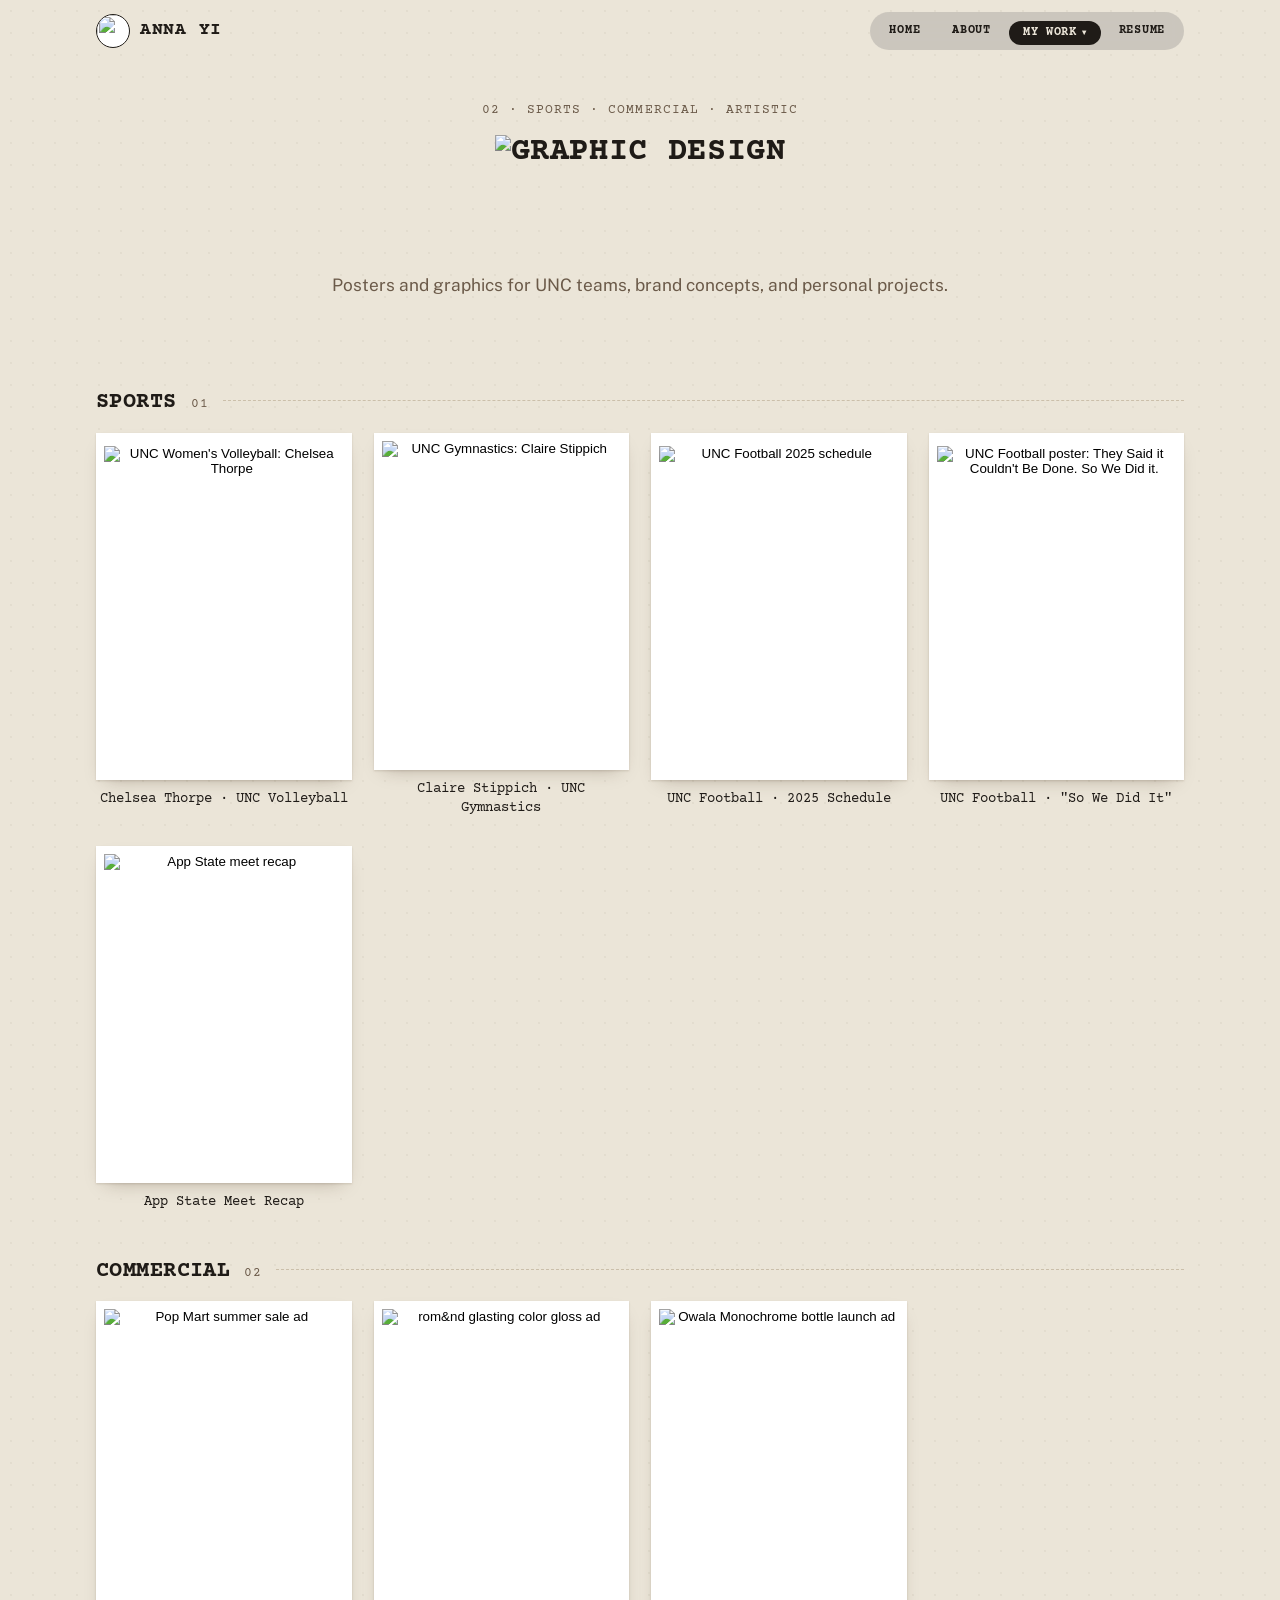
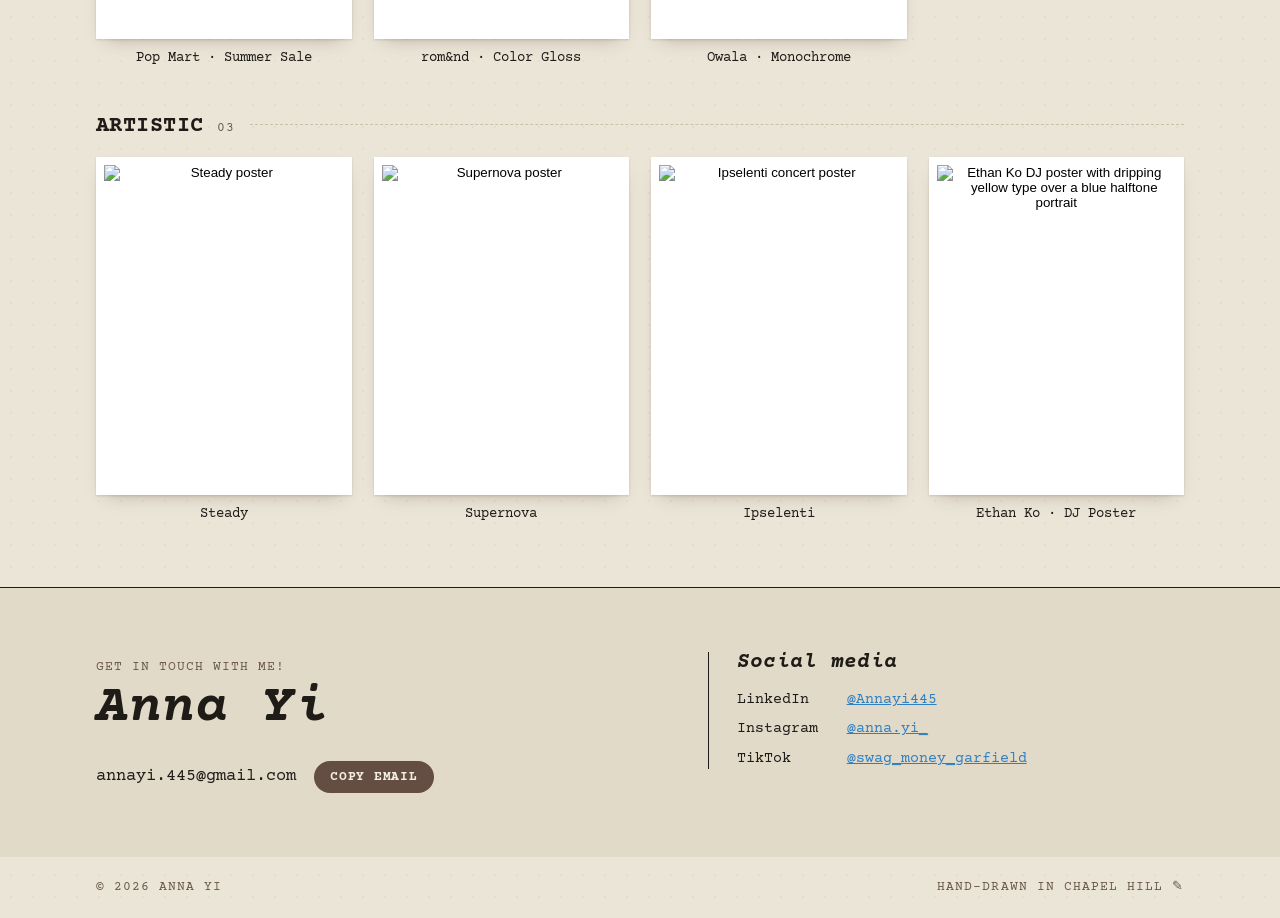
==== Design.html @ 0a268e11 "Add files via upload" ====
<!doctype html>
<html lang="en">
<head>
<meta charset="utf-8">
<meta name="viewport" content="width=device-width, initial-scale=1">
<title>Design | Anna Yi</title>
<meta name="description" content="Anna Yi: graphic design for sports, brands and personal projects.">
<link rel="icon" href="images/avatar.png">
<link rel="preconnect" href="https://fonts.googleapis.com">
<link rel="preconnect" href="https://fonts.gstatic.com" crossorigin>
<link rel="stylesheet" href="https://fonts.googleapis.com/css2?family=Courier+Prime:ital,wght@0,400;0,700;1,400;1,700&family=Public+Sans:wght@400;500;600&display=swap">
<link rel="stylesheet" href="style.css">
</head>
<body>

<nav>
  <div class="wrap">
    <a class="logo" href="Home.html"><img src="images/avatar.png" alt="">Anna Yi</a>
    <div class="nav-links">
      <a href="Home.html">Home</a>
      <a href="About.html">About</a>
      <div class="nav-drop current">
        <button class="nav-drop-btn" type="button" aria-expanded="false" aria-controls="work-menu">My work <span class="caret" aria-hidden="true">▾</span></button>
        <div class="nav-menu" id="work-menu">
          <a href="Illustration.html">Illustration</a>
          <a href="Design.html" aria-current="page">Design</a>
          <a href="Video.html">Photo &amp; Video</a>
          <a href="Social.html">Social Media</a>
        </div>
      </div>
      <a href="Resume.html">Resume</a>
    </div>
  </div>
</nav>

<header class="page-head">
  <div class="wrap">
    <span class="label">02 · Sports · Commercial · Artistic</span>
    <h1><img class="doodle" src="images/doodles/title-design.png" alt="Graphic design"></h1>
    <p>Posters and graphics for UNC teams, brand concepts, and personal projects.</p>
  </div>
</header>

<main>
  <section id="design">
    <div class="wrap">
      <div class="sub-head"><h3>Sports</h3><span class="label">01</span></div>
      <div class="posters">
        <figure class="poster">
          <button class="zoom" type="button"><img src="images/design/sports-chelsea-thorpe.jpg" alt="UNC Women's Volleyball: Chelsea Thorpe" loading="lazy"></button>
          <figcaption>Chelsea Thorpe · UNC Volleyball</figcaption>
        </figure>
        <figure class="poster">
          <button class="zoom" type="button"><img src="images/design/sports-claire-stippich.jpg" alt="UNC Gymnastics: Claire Stippich" loading="lazy"></button>
          <figcaption>Claire Stippich · UNC Gymnastics</figcaption>
        </figure>
        <figure class="poster">
          <button class="zoom" type="button"><img src="images/design/sports-unc-football.jpg" alt="UNC Football 2025 schedule" loading="lazy"></button>
          <figcaption>UNC Football · 2025 Schedule</figcaption>
        </figure>
        <figure class="poster">
          <button class="zoom" type="button"><img src="images/design/sports-they-said.jpg" alt="UNC Football poster: They Said it Couldn't Be Done. So We Did it." loading="lazy"></button>
          <figcaption>UNC Football · "So We Did It"</figcaption>
        </figure>
        <figure class="poster">
          <button class="zoom" type="button"><img src="images/design/sports-app-state-recap.jpg" alt="App State meet recap" loading="lazy"></button>
          <figcaption>App State Meet Recap</figcaption>
        </figure>
      </div>

      <div class="sub-head"><h3>Commercial</h3><span class="label">02</span></div>
      <div class="posters">
        <figure class="poster">
          <button class="zoom" type="button"><img src="images/design/commercial-pop-mart.jpg" alt="Pop Mart summer sale ad" loading="lazy"></button>
          <figcaption>Pop Mart · Summer Sale</figcaption>
        </figure>
        <figure class="poster">
          <button class="zoom" type="button"><img src="images/design/commercial-romand.jpg" alt="rom&amp;nd glasting color gloss ad" loading="lazy"></button>
          <figcaption>rom&amp;nd · Color Gloss</figcaption>
        </figure>
        <figure class="poster">
          <button class="zoom" type="button"><img src="images/design/commercial-owala.jpg" alt="Owala Monochrome bottle launch ad" loading="lazy"></button>
          <figcaption>Owala · Monochrome</figcaption>
        </figure>
      </div>

      <div class="sub-head"><h3>Artistic</h3><span class="label">03</span></div>
      <div class="posters">
        <figure class="poster">
          <button class="zoom" type="button"><img src="images/design/artistic-steady.jpg" alt="Steady poster" loading="lazy"></button>
          <figcaption>Steady</figcaption>
        </figure>
        <figure class="poster">
          <button class="zoom" type="button"><img src="images/design/artistic-supernova.jpg" alt="Supernova poster" loading="lazy"></button>
          <figcaption>Supernova</figcaption>
        </figure>
        <figure class="poster">
          <button class="zoom" type="button"><img src="images/design/artistic-ipselenti.jpg" alt="Ipselenti concert poster" loading="lazy"></button>
          <figcaption>Ipselenti</figcaption>
        </figure>
        <figure class="poster">
          <button class="zoom" type="button"><img src="images/design/artistic-ethan-ko.jpg" alt="Ethan Ko DJ poster with dripping yellow type over a blue halftone portrait" loading="lazy"></button>
          <figcaption>Ethan Ko · DJ Poster</figcaption>
        </figure>
      </div>
    </div>
  </section>

  <section id="contact" class="contact">
    <div class="wrap">
      <div>
        <span class="label">Get in touch with me!</span>
        <h2>Anna Yi</h2>
        <div class="contact-row">
          <span class="email" id="email">annayi.445@gmail.com</span>
          <button class="copy" id="copy-btn" type="button">Copy email</button>
        </div>
      </div>
      <div class="socials">
        <h3>Social media</h3>
        <div><span>LinkedIn</span><a href="https://www.linkedin.com/in/annayi445" target="_blank" rel="noopener">@Annayi445</a></div>
        <div><span>Instagram</span><a href="https://www.instagram.com/anna.yi_/" target="_blank" rel="noopener">@anna.yi_</a></div>
        <div><span>TikTok</span><a href="https://www.tiktok.com/@swag_money_garfield" target="_blank" rel="noopener">@swag_money_garfield</a></div>
      </div>
    </div>
  </section>
</main>

<footer>
  <div class="wrap">
    <span class="label">© 2026 Anna Yi</span>
    <span class="label">Hand-drawn in Chapel Hill ✎</span>
  </div>
</footer>

<script src="script.js"></script>
</body>
</html>
---- style.css ----
/* Anna Yi — portfolio. Shared styles for Home, About and Video pages.
   Look: warm sketchbook paper, Courier type and Anna's own hand-drawn doodles. */
:root {
  --bg: #ebe5d8;          /* paper */
  --paper-2: #e2dac9;     /* slightly darker paper for bands */
  --surface: #f7f3ea;
  --ink: #1f1b17;
  --muted: #6b5a49;
  --line: #cbbfaa;
  --brown: #644d42;
  --accent: #2f7fc1;      /* Carolina blue, for links and highlights */
  --rec: #d6402f;
  --type: "Courier Prime", "Courier New", Courier, monospace;
  --body: "Public Sans", system-ui, -apple-system, "Segoe UI", sans-serif;
  color-scheme: light;
}

* { box-sizing: border-box; }
html { scroll-behavior: smooth; }
[id] { scroll-margin-top: 72px; }
body {
  margin: 0; background: var(--bg); color: var(--ink); font: 400 1rem/1.65 var(--body);
  /* faint paper grain */
  background-image: radial-gradient(rgba(100, 77, 66, 0.06) 1px, transparent 1px);
  background-size: 22px 22px;
}
img { max-width: 100%; display: block; }
.wrap {
  max-width: 1120px; margin: 0 auto;
  padding-left: max(16px, env(safe-area-inset-left, 0px));
  padding-right: max(16px, env(safe-area-inset-right, 0px));
}
a { color: var(--accent); }
a:focus-visible, button:focus-visible { outline: 2px solid var(--accent); outline-offset: 3px; }
h1, h2, h3 { font-family: var(--type); font-weight: 700; text-wrap: balance; line-height: 1.1; margin: 0; text-transform: uppercase; letter-spacing: 0.02em; }
.label { font: 400 0.8rem/1.3 var(--type); letter-spacing: 0.08em; text-transform: uppercase; color: var(--muted); }
.doodle { display: block; height: auto; }
.visually-hidden { position: absolute; width: 1px; height: 1px; overflow: hidden; clip: rect(0 0 0 0); white-space: nowrap; }

/* ---------- Nav: centered pill, like the old site ---------- */
nav { position: sticky; top: 0; z-index: 10; padding-block: 12px; }
nav .wrap { display: flex; align-items: center; justify-content: space-between; gap: 16px; }
.logo {
  display: flex; align-items: center; gap: 10px; color: var(--ink); text-decoration: none;
  font: 700 1.1rem/1 var(--type); letter-spacing: 0.04em; text-transform: uppercase;
}
.logo img { width: 34px; height: 34px; border-radius: 50%; background: #fff; border: 1.5px solid var(--ink); object-fit: cover; }
.nav-links {
  display: flex; gap: 4px; flex-wrap: wrap; padding: 5px; border-radius: 999px;
  background: rgba(195, 190, 183, 0.8); backdrop-filter: blur(8px);
}
.nav-links a {
  color: var(--ink); text-decoration: none; padding: 6px 14px; border-radius: 999px;
  font: 700 0.75rem/1 var(--type); letter-spacing: 0.06em; text-transform: uppercase;
}
.nav-links a:hover { background: rgba(255, 255, 255, 0.5); }
.nav-links a[aria-current="page"] { background: var(--ink); color: var(--bg); }

/* ---------- Buttons ---------- */
.cta { display: flex; gap: 12px; flex-wrap: wrap; }
.btn {
  display: inline-block; padding: 11px 22px; border-radius: 999px; text-decoration: none;
  font: 700 0.85rem/1 var(--type); letter-spacing: 0.06em; text-transform: uppercase;
  border: 1.5px solid var(--brown); color: var(--brown); transition: background .2s, color .2s, transform .2s;
}
.btn.primary { background: var(--brown); color: #f3ede2; }
.btn:hover { transform: translateY(-2px); background: var(--brown); color: #f3ede2; }

/* ---------- Home hero: avatar + hand-lettered "Portfolio" ---------- */
.hero .wrap { padding-block: 48px 24px; display: grid; justify-items: center; text-align: center; gap: 22px; }
.title-lockup { display: flex; align-items: center; justify-content: center; gap: clamp(12px, 3vw, 28px); }
.title-lockup .avatar { width: clamp(78px, 13vw, 130px); height: auto; }
.title-lockup .wordmark { display: grid; gap: 6px; }
.title-lockup .wordmark img { width: clamp(220px, 44vw, 460px); }
.byline { display: flex; justify-content: space-between; font: 400 clamp(0.9rem, 2vw, 1.2rem)/1 var(--type); letter-spacing: 0.1em; color: var(--muted); padding-inline: 4px; }
.hero p { max-width: 54ch; font-size: 1.1rem; color: var(--muted); margin: 0; }
.scroll-cue { display: grid; justify-items: center; gap: 4px; color: var(--ink); text-decoration: none; font: 400 0.75rem/1 var(--type); }
.scroll-cue img { width: 54px; margin-block: 6px 16px; transform: rotate(110deg); animation: bob 2.2s ease-in-out infinite; }
@keyframes bob { 50% { translate: 0 6px; } }

/* "Check out my work!" doodle links */
.work-links { display: grid; grid-template-columns: repeat(3, minmax(0, 1fr)); gap: 24px; align-items: end; max-width: 820px; margin: 0 auto; }
.work-links a { display: grid; justify-items: center; padding: 16px; border-radius: 12px; transition: transform .25s, background .25s; }
.work-links a:hover { transform: rotate(-3deg) translateY(-4px); background: rgba(255, 255, 255, 0.35); }
.work-links img { height: clamp(110px, 18vw, 170px); width: auto; }

/* The five things I do: numbered index cards */
.disciplines {
  list-style: none; padding: 0; margin: 40px 0 0;
  display: grid; grid-template-columns: repeat(auto-fit, minmax(min(200px, 100%), 1fr)); gap: 16px;
}
.disciplines a { height: 100%; display: grid; align-content: start; gap: 8px; padding: 26px 18px 22px; color: var(--ink); text-decoration: none; }
.disciplines strong { font: 700 1rem/1.25 var(--type); text-transform: uppercase; letter-spacing: .02em; }
.disciplines span:last-child { font-size: 0.9rem; color: var(--muted); }

/* Paper index cards: ruled lines, a strip of tape, a slight hand-placed tilt */
.card, .disciplines a {
  position: relative; border-radius: 3px;
  background:
    linear-gradient(to bottom, transparent 0 16px, rgba(214, 64, 47, 0.28) 16px 17px, transparent 17px),
    repeating-linear-gradient(to bottom, transparent 0 25px, rgba(47, 127, 193, 0.13) 25px 26px),
    #fbf8f1;
  background-position: 0 0, 0 22px, 0 0;
  box-shadow: 0 1px 1px rgba(60, 40, 20, .12), 0 10px 22px -14px rgba(60, 40, 20, .5);
  transform: rotate(var(--tilt, 0deg));
  transition: transform .3s ease, box-shadow .3s ease;
}
.card::before, .disciplines a::before {
  content: ""; position: absolute; top: -10px; left: 50%; width: 78px; height: 22px;
  translate: -50% 0; rotate: var(--tape, -3deg);
  background: rgba(222, 210, 180, 0.75); box-shadow: 0 1px 2px rgba(60, 40, 20, .12);
  clip-path: polygon(3% 0, 97% 4%, 100% 50%, 96% 100%, 2% 96%, 0 45%);
}
.card:hover, .disciplines a:hover { transform: rotate(0deg) translateY(-4px); box-shadow: 0 2px 2px rgba(60, 40, 20, .1), 0 18px 28px -14px rgba(60, 40, 20, .5); }
.card:nth-child(4n+1), .disciplines li:nth-child(4n+1) a { --tilt: -1.2deg; --tape: -4deg; }
.card:nth-child(4n+2), .disciplines li:nth-child(4n+2) a { --tilt: 0.9deg; --tape: 3deg; }
.card:nth-child(4n+3), .disciplines li:nth-child(4n+3) a { --tilt: -0.5deg; --tape: -2deg; }
.disciplines li:nth-child(4n+4) a { --tilt: 1.4deg; --tape: 5deg; }

/* Section number next to a hand-lettered title */
.sec-head h2 { display: flex; align-items: center; gap: 14px; }
.num {
  display: inline-grid; place-items: center; width: 44px; height: 44px; flex: none; border-radius: 50%;
  border: 1.5px solid var(--ink); font: 700 0.95rem/1 var(--type); letter-spacing: 0;
}

/* Empty frame waiting for a photo or video */
.slot {
  display: grid; place-items: center; text-align: center; padding: 16px; aspect-ratio: 4 / 5;
  border: 2px dashed var(--line); border-radius: 6px; background: rgba(255, 255, 255, .35);
  font: 400 0.85rem/1.4 var(--type); color: var(--muted);
}
.slot.land { aspect-ratio: 16 / 10; }
.slots { display: grid; grid-template-columns: repeat(auto-fill, minmax(min(200px, 100%), 1fr)); gap: 18px; }

/* ---------- Inner page header: hand-lettered title ---------- */
.page-head .wrap { padding-block: 40px 28px; display: grid; justify-items: center; text-align: center; gap: 16px; }
.page-head h1 img { height: clamp(70px, 12vw, 120px); width: auto; margin: 0 auto; }
.page-head .text-title { font-size: clamp(2.4rem, 8vw, 4.4rem); }
.page-head p { max-width: 58ch; margin: 0; color: var(--muted); font-size: 1.08rem; }

/* ---------- Sections ---------- */
section { padding-block: 64px; }
.sec-head { display: flex; align-items: center; justify-content: space-between; gap: 16px; flex-wrap: wrap; margin-bottom: 32px; }
.sec-head h2 { font-size: clamp(1.8rem, 4.5vw, 2.6rem); }
.sec-head h2 img { height: clamp(56px, 9vw, 84px); width: auto; }
.center { text-align: center; justify-content: center; }
.sub-head { display: flex; align-items: baseline; gap: 14px; margin: 48px 0 18px; }
.sub-head:first-of-type { margin-top: 0; }
.sub-head h3 { font-size: 1.35rem; }
.sub-head::after { content: ""; flex: 1; border-bottom: 1.5px dashed var(--line); transform: translateY(-6px); }

/* ---------- Galleries ---------- */
.zoom { padding: 0; border: 0; background: none; cursor: zoom-in; display: block; width: 100%; }
.posters { display: grid; grid-template-columns: repeat(auto-fill, minmax(min(220px, 100%), 1fr)); gap: 28px 22px; }
.poster { margin: 0; display: grid; gap: 10px; min-width: 0; }
/* polaroid-style frame */
.poster .zoom { background: #fff; padding: 8px 8px 10px; box-shadow: 0 1px 2px rgba(60, 40, 20, .15), 0 8px 18px -10px rgba(60, 40, 20, .35); transition: transform .3s ease; }
.poster:nth-child(odd) .zoom:hover { transform: rotate(-1.5deg) translateY(-4px); }
.poster:nth-child(even) .zoom:hover { transform: rotate(1.5deg) translateY(-4px); }
.poster img { width: 100%; aspect-ratio: 3 / 4; object-fit: cover; }
.poster.wide { grid-column: span 2; }
.poster.wide img { aspect-ratio: auto; height: auto; }
@media (max-width: 520px) { .poster.wide { grid-column: auto; } }
.poster figcaption { font: 400 0.9rem/1.3 var(--type); text-align: center; }

.stickers { display: grid; grid-template-columns: repeat(auto-fill, minmax(min(120px, 45%), 1fr)); gap: 12px; }
.stickers .zoom { aspect-ratio: 1; border-radius: 10px; background: #fff; padding: 8px; box-shadow: 0 1px 2px rgba(60, 40, 20, .12); transition: transform .2s; }
.stickers .zoom:hover { transform: translateY(-3px) rotate(-3deg) scale(1.04); }
.stickers img { width: 100%; height: 100%; object-fit: contain; }

.wall { columns: 3 240px; column-gap: 18px; }
.wall .zoom { break-inside: avoid; margin-bottom: 18px; background: #fff; padding: 8px; box-shadow: 0 1px 2px rgba(60, 40, 20, .15), 0 8px 18px -10px rgba(60, 40, 20, .35); }
.wall img { width: 100%; height: auto; }

/* ---------- Lightbox ---------- */
.lightbox {
  position: fixed; inset: 0; z-index: 50; display: none; place-items: center; padding: 24px;
  background: rgba(31, 27, 23, 0.88); cursor: zoom-out;
}
.lightbox.open { display: grid; }
.lightbox img { max-width: min(1000px, 100%); max-height: 86vh; width: auto; background: #fff; padding: 8px; }
.lightbox p { color: #f3ede2; margin: 12px 0 0; text-align: center; font: 400 0.85rem/1.4 var(--type); letter-spacing: .06em; }

/* ---------- About ---------- */
.about-grid { display: grid; grid-template-columns: minmax(0, 0.9fr) minmax(0, 1.4fr); gap: 56px; align-items: start; }
/* portrait hangs from the hand-drawn lanyard */
.badge { position: relative; display: grid; justify-items: center; max-width: 340px; margin: 0 auto; }
.badge .lanyard { width: 34%; margin-bottom: -14px; position: relative; z-index: 1; }
.portrait { background: #fff; padding: 10px 10px 44px; transform: rotate(-2deg); box-shadow: 0 2px 4px rgba(60, 40, 20, .15), 0 18px 30px -16px rgba(60, 40, 20, .45); }
.portrait img { width: 100%; aspect-ratio: 4 / 5; object-fit: cover; object-position: top; }
.portrait figcaption { position: absolute; left: 0; right: 0; bottom: 12px; text-align: center; font: 400 1rem/1 var(--type); }
.portrait { position: relative; margin: 0; }
.about-text h2 { font-size: clamp(1.6rem, 4vw, 2.2rem); margin-bottom: 18px; }
.about-text p { max-width: 62ch; margin: 0 0 1.1em; font-size: 1.06rem; }
.cols { display: grid; grid-template-columns: repeat(auto-fit, minmax(min(300px, 100%), 1fr)); gap: 40px; }
.entry { padding-block: 14px; border-top: 1.5px dashed var(--line); }
.entry:last-child { border-bottom: 1.5px dashed var(--line); }
.entry strong { display: block; font-weight: 600; }
.entry span { color: var(--muted); }
.skill-cards { display: grid; grid-template-columns: repeat(auto-fit, minmax(min(300px, 100%), 1fr)); gap: 20px; }
.card { padding: 32px 26px 28px; display: grid; gap: 14px; align-content: start; }
.card h3 { font-size: 1.15rem; }
.tags { display: flex; flex-wrap: wrap; gap: 6px 8px; list-style: none; padding: 0; margin: 0; }
.tags li { font-size: 0.85rem; padding: 3px 10px; border-radius: 999px; background: rgba(100, 77, 66, 0.08); }
.what-i-do { margin: 10px 0 24px; }
.what-i-do li { padding: 0; background: #fbf8f1; box-shadow: 0 1px 2px rgba(60, 40, 20, .15); }
.what-i-do li:nth-child(odd) { rotate: -1deg; }
.what-i-do li:nth-child(even) { rotate: 0.8deg; }
.what-i-do a { display: block; padding: 6px 12px; color: var(--ink); text-decoration: none; font: 700 0.8rem/1.2 var(--type); text-transform: uppercase; }
.what-i-do a:hover { color: var(--accent); }
.software { display: flex; gap: 18px; flex-wrap: wrap; list-style: none; padding: 0; margin: 0; }
.software li { display: grid; justify-items: center; gap: 8px; }
.software img { width: 64px; height: 64px; border-radius: 14px; }
.software span { font: 400 0.8rem/1 var(--type); color: var(--muted); }
.langs { display: grid; gap: 10px; }
.lang { display: grid; grid-template-columns: 110px 1fr; align-items: center; gap: 12px; }
.meter { height: 8px; border-radius: 4px; background: var(--paper-2); border: 1px solid var(--line); overflow: hidden; }
.meter i { display: block; height: 100%; background: var(--brown); }

/* ---------- Video ---------- */
.player { position: relative; aspect-ratio: 16 / 9; border-radius: 6px; overflow: hidden; background: var(--ink); border: 8px solid #fff; box-shadow: 0 18px 30px -16px rgba(60, 40, 20, .45); }
.player video, .player iframe { width: 100%; height: 100%; border: 0; display: block; }
.player .missing {
  position: absolute; inset: 0; display: none; place-items: center; text-align: center; padding: 24px;
  color: #e2dac9; font: 400 0.95rem/1.6 var(--type);
}
.player.no-video .missing { display: grid; }
.player.no-video video { display: none; }
.player-meta { display: flex; justify-content: space-between; gap: 12px; flex-wrap: wrap; margin-top: 14px; }

.cases { display: grid; }
.case {
  display: grid; grid-template-columns: minmax(0, 1fr) minmax(0, 1.15fr); gap: 44px; align-items: center;
  padding-block: 44px; border-top: 1.5px dashed var(--line);
}
.case:last-child { border-bottom: 1.5px dashed var(--line); }
.case-media { display: grid; gap: 14px; grid-template-columns: repeat(auto-fit, minmax(0, 1fr)); align-items: start; }
.case-media .zoom { background: #fff; padding: 8px; box-shadow: 0 1px 2px rgba(60, 40, 20, .15), 0 8px 18px -10px rgba(60, 40, 20, .35); }
.case-body { display: grid; gap: 14px; min-width: 0; }
.case-body h2 { font-size: clamp(1.5rem, 4vw, 2rem); }
.case-body p { margin: 0; max-width: 60ch; }
.case:nth-child(even) .case-media { order: 2; }

/* ---------- Contact / footer, like the old site's sign-off ---------- */
.contact { background: var(--paper-2); border-top: 1.5px solid var(--ink); }
.contact .wrap { display: grid; grid-template-columns: minmax(0, 1.2fr) minmax(0, 1fr); gap: 40px; align-items: start; }
.contact h2 { font-size: clamp(2rem, 6vw, 3.4rem); text-transform: none; font-style: italic; }
.contact-row { display: flex; gap: 12px 18px; flex-wrap: wrap; margin-top: 22px; align-items: center; }
.email { font: 400 1.05rem/1 var(--type); user-select: all; }
.copy {
  font: 700 0.8rem/1 var(--type); letter-spacing: .06em; text-transform: uppercase; padding: 10px 16px; border-radius: 999px; cursor: pointer;
  background: var(--brown); color: #f3ede2; border: 0;
}
.socials { border-left: 1.5px solid var(--ink); padding-left: 28px; display: grid; gap: 8px; }
.socials h3 { font-style: italic; text-transform: none; font-size: 1.3rem; margin-bottom: 6px; }
.socials div { display: grid; grid-template-columns: 110px 1fr; font: 400 0.95rem/1.4 var(--type); }
footer .wrap { padding-block: 22px; display: flex; justify-content: space-between; gap: 12px; flex-wrap: wrap; }

@media (max-width: 760px) {
  .about-grid, .case, .contact .wrap { grid-template-columns: 1fr; gap: 28px; }
  .case:nth-child(even) .case-media { order: 0; }
  .badge { max-width: 250px; }
  .badge .lanyard { width: 26%; }
  .socials { border-left: 0; padding-left: 0; border-top: 1.5px solid var(--ink); padding-top: 20px; }
  section { padding-block: 48px; }
  nav .wrap { flex-wrap: wrap; row-gap: 8px; }
  .logo { white-space: nowrap; }
  .nav-links { gap: 0; }
  .nav-links a { padding: 6px 7px; font-size: 0.66rem; letter-spacing: 0.02em; }
  [id] { scroll-margin-top: 110px; }
  .work-links { gap: 8px; }
  .work-links a { padding: 6px; }
}
@media (prefers-reduced-motion: reduce) {
  html { scroll-behavior: auto; }
  .scroll-cue img { animation: none; }
  .poster .zoom, .stickers .zoom, .work-links a, .btn, .card, .disciplines a { transition: none; }
}

/* ---------- Embedded TikToks ---------- */
.tiktoks { display: grid; grid-template-columns: repeat(auto-fit, minmax(min(240px, 100%), 1fr)); gap: 28px 22px; }
.tiktok { margin: 0; display: grid; gap: 10px; justify-items: center; }
.tiktok-frame { width: 100%; max-width: 320px; aspect-ratio: 9 / 16; background: var(--ink); border: 8px solid #fff; border-radius: 4px; overflow: hidden; box-shadow: 0 1px 2px rgba(60, 40, 20, .15), 0 10px 22px -12px rgba(60, 40, 20, .45); }
.tiktok-frame iframe { width: 100%; height: 100%; border: 0; display: block; }
.tiktok:nth-child(3n+1) .tiktok-frame { rotate: -1deg; }
.tiktok:nth-child(3n+3) .tiktok-frame { rotate: .8deg; }
.tiktok figcaption { font-family: var(--type); font-size: .85rem; }
@media (prefers-reduced-motion: reduce) { .tiktok-frame { rotate: none !important; } }

/* ---------- Photography grid ---------- */
.photo-grid { display: grid; grid-template-columns: 1fr 1.12fr; gap: 26px 22px; }
.photo { margin: 0; display: flex; flex-direction: column; gap: 10px; min-width: 0; }
.photo.tall { grid-row: span 2; }
.photo .zoom { flex: 1; background: #fff; padding: 8px 8px 10px; box-shadow: 0 1px 2px rgba(60, 40, 20, .15), 0 8px 18px -10px rgba(60, 40, 20, .35); transition: transform .3s ease; }
.photo img { width: 100%; height: 100%; aspect-ratio: 3 / 2; object-fit: cover; display: block; }
.photo.tall img { aspect-ratio: auto; min-height: 100%; }
.photo:nth-child(odd) .zoom:hover { transform: rotate(-1.2deg) translateY(-4px); }
.photo:nth-child(even) .zoom:hover { transform: rotate(1.2deg) translateY(-4px); }
.photo figcaption { font-family: var(--type); font-size: .85rem; text-align: center; }
@media (max-width: 760px) {
  .photo-grid { grid-template-columns: 1fr; }
  .photo.tall { grid-row: auto; }
  .photo.tall img { aspect-ratio: 2 / 3; }
}
@media (prefers-reduced-motion: reduce) { .photo .zoom:hover { transform: none; } }

/* ---------- Before / after ---------- */
.before-after { display: grid; grid-template-columns: 1fr 1fr; gap: 26px 22px; align-items: end; }
.before-after .photo { position: relative; }
.before-after .zoom { flex: none; }
.before-after .photo img { aspect-ratio: auto; height: auto; }
.ba-tag { position: absolute; top: -12px; left: 14px; z-index: 1; font-family: var(--type); font-weight: 700; font-size: .8rem; letter-spacing: .12em; text-transform: uppercase; padding: 4px 12px; background: var(--surface); color: var(--muted); border: 1.5px solid var(--line); rotate: -3deg; box-shadow: 0 4px 10px -6px rgba(60, 40, 20, .4); }
.ba-tag.after { background: var(--ink); color: var(--surface); border-color: var(--ink); rotate: 2deg; }
.ba-notes { margin-top: 36px; }
@media (max-width: 760px) { .before-after { grid-template-columns: 1fr; gap: 36px; } }

/* ---------- Instagram reels (reuse the TikTok frames, taller for Instagram's header/footer) ---------- */
.reels { max-width: 760px; }
.reel-frame { max-width: 340px; aspect-ratio: auto; height: 620px; background: #fff; }

/* ---------- Resume page ---------- */
.resume-layout { display: grid; gap: 48px; max-width: 820px; margin: 0 auto; }
.pdf-frame { background: #fff; padding: 10px; border-radius: 4px; box-shadow: 0 1px 2px rgba(60, 40, 20, .15), 0 14px 28px -14px rgba(60, 40, 20, .45); }
.pdf-frame object { display: block; width: 100%; aspect-ratio: 8.5 / 11; border: 0; }
.pdf-fallback { margin: 0; padding: 40px 20px; text-align: center; }
.resume-actions { margin-top: 18px; }
.quant-card { --tilt: -0.8deg; --tape: 3deg; }
.quant-card h3 { font-size: 1.35rem; line-height: 1.25; }
.quant-card p { margin: 0; max-width: 60ch; }
@media (max-width: 760px) { .resume-layout { gap: 36px; } }

/* ---------- About: "Currently" card with the tiger doodle ---------- */
.card.currently { margin-top: 40px; max-width: 540px; --tilt: -1deg; --tape: -3deg; padding-right: 110px; }
.currently ul { list-style: none; margin: 0; padding: 0; display: grid; gap: 8px; }
.currently li { position: relative; padding-left: 22px; line-height: 1.45; }
.currently li::before { content: "→"; position: absolute; left: 0; font-family: var(--type); color: var(--brown); }
.currently strong { font-weight: 600; }
.currently .tiger { position: absolute; right: -34px; bottom: -26px; width: 140px; rotate: 6deg; pointer-events: none; }
@media (max-width: 760px) {
  .card.currently { padding-right: 26px; padding-bottom: 96px; margin-top: 28px; }
  .currently .tiger { width: 110px; right: -8px; bottom: -18px; }
}
.entry span { display: block; }
.entry .when { margin-top: 4px; font: 400 0.78rem/1.4 var(--type); letter-spacing: .06em; text-transform: uppercase; color: var(--brown); }

/* ---------- Stickers & merch: piles of die-cut stickers next to the real printed thing ---------- */
.sticker-set { display: grid; grid-template-columns: minmax(0, 1.55fr) minmax(220px, .8fr); grid-template-areas: "head head" "pile irl"; gap: 8px 44px; align-items: center; padding-block: 26px 34px; border-top: 1.5px dashed var(--line); }
.sticker-set.flip { grid-template-columns: minmax(220px, .8fr) minmax(0, 1.55fr); grid-template-areas: "head head" "irl pile"; }
.set-head { grid-area: head; display: flex; align-items: baseline; gap: 14px; flex-wrap: wrap; }
.set-head h4 { margin: 0; font: 700 1.05rem/1.2 var(--type); letter-spacing: .06em; text-transform: uppercase; }
.set-head.commissions { padding-top: 26px; border-top: 1.5px dashed var(--line); }

.sticker-pile { grid-area: pile; display: flex; flex-wrap: wrap; justify-content: center; align-items: center; padding: 18px 8px; }
.zoom.sticker { width: clamp(84px, 10.5vw, 128px); margin: -9px -5px; padding: 0; background: none; border-radius: 0; box-shadow: none; position: relative;
  filter: drop-shadow(0 0 1.5px #fff) drop-shadow(0 0 1.5px #fff) drop-shadow(0 0 1px #fff) drop-shadow(0 4px 5px rgba(60, 40, 20, .28));
  transform: rotate(var(--r, 0deg)) translateY(var(--y, 0px)); transition: transform .25s ease; }
.zoom.sticker img { width: 100%; height: auto; display: block; }
.zoom.sticker:hover, .zoom.sticker:focus-visible { transform: rotate(0deg) scale(1.16); z-index: 3; }
.sticker:nth-child(6n+1) { --r: -8deg; --y: 4px; }
.sticker:nth-child(6n+2) { --r: 6deg;  --y: -6px; }
.sticker:nth-child(6n+3) { --r: -3deg; --y: 8px; }
.sticker:nth-child(6n+4) { --r: 9deg;  --y: -2px; }
.sticker:nth-child(6n+5) { --r: -6deg; --y: -8px; }
.sticker:nth-child(6n)   { --r: 3deg;  --y: 5px; }
.sticker-pile.loose { justify-content: flex-start; gap: 26px; padding: 18px 8px 8px; }
.sticker-pile.loose .zoom.sticker { width: clamp(110px, 14vw, 160px); margin: 0; }

.irl { grid-area: irl; margin: 0; position: relative; justify-self: center; width: 100%; max-width: 300px; }
.irl .zoom { background: #fff; padding: 10px 10px 42px; transform: rotate(2.5deg); box-shadow: 0 2px 4px rgba(60, 40, 20, .15), 0 18px 30px -16px rgba(60, 40, 20, .45); transition: transform .3s ease; }
.irl .zoom:hover { transform: rotate(0deg) translateY(-4px); }
.irl img { width: 100%; aspect-ratio: 4 / 5; object-fit: cover; display: block; }
.irl figcaption { position: absolute; left: 0; right: 0; bottom: 14px; text-align: center; font: 400 .9rem/1.2 var(--type); pointer-events: none; transform: rotate(2.5deg); }
.irl::before { content: ""; position: absolute; top: -12px; left: 50%; width: 84px; height: 24px; translate: -50% 0; rotate: -4deg; z-index: 2; background: rgba(222, 210, 180, .8); clip-path: polygon(3% 0, 97% 4%, 100% 50%, 96% 100%, 4% 96%, 0 50%); }
.flip .irl .zoom, .flip .irl figcaption { transform: rotate(-2.5deg); }
.flip .irl .zoom:hover { transform: rotate(0deg) translateY(-4px); }

@media (max-width: 760px) {
  .sticker-set, .sticker-set.flip { grid-template-columns: 1fr; grid-template-areas: "head" "pile" "irl"; gap: 6px; }
  .zoom.sticker { width: 78px; margin: -7px -4px; }
  .irl { max-width: 250px; margin-top: 10px; }
  .sticker-pile.loose .zoom.sticker { width: 120px; }
}
@media (prefers-reduced-motion: reduce) { .zoom.sticker, .irl .zoom { transition: none; } }
/* tighter, messier pile */
.sticker-pile { padding: 34px 26px; }
.zoom.sticker { width: clamp(100px, 12vw, 150px); margin: -24px -17px; transform: rotate(var(--r, 0deg)) translate(var(--x, 0px), var(--y, 0px)); }
.sticker:nth-child(7n+1) { --x: 6px; }
.sticker:nth-child(7n+3) { --x: -8px; }
.sticker:nth-child(7n+5) { --x: 10px; }
.sticker:nth-child(5n+2) { z-index: 1; }
@media (max-width: 760px) {
  .sticker-pile { padding: 22px 16px; }
  .zoom.sticker { width: 90px; margin: -16px -12px; }
}
.sticker-pile.big .zoom.sticker { width: clamp(118px, 14vw, 180px); margin: -18px -14px; }
@media (max-width: 760px) { .sticker-pile.big .zoom.sticker { width: 104px; margin: -12px -10px; } }
@media (max-width: 760px) {
  .nav-links a { padding: 6px 5px; }
}
@media (max-width: 350px) { .nav-links a { font-size: 0.6rem; padding: 6px 4px; } }

/* ---------- Home: LinkedIn card (small, quiet) ---------- */
.connect { padding-block: 8px 40px; }
.connect-wrap { display: flex; flex-wrap: wrap; align-items: center; justify-content: center; gap: 14px 28px; }
.connect-text { display: grid; gap: 2px; text-align: right; }
.connect-text h2 { font-size: 1.05rem; letter-spacing: .04em; }
.connect-text p { display: none; }
.li-card { position: relative; display: grid; grid-template-columns: auto 1fr; align-items: center; gap: 12px; width: 100%; max-width: 320px; padding: 10px 14px 10px 10px;
  background: #fff; border-radius: 8px; border-left: 4px solid #0a66c2; color: var(--ink); text-decoration: none;
  box-shadow: 0 1px 2px rgba(60, 40, 20, .12), 0 8px 16px -12px rgba(60, 40, 20, .45); transform: rotate(-1deg); transition: transform .25s ease, box-shadow .25s ease; }
.li-card:hover, .li-card:focus-visible { transform: rotate(0deg) translateY(-2px); box-shadow: 0 1px 2px rgba(60, 40, 20, .12), 0 12px 20px -12px rgba(60, 40, 20, .5); }
.li-banner { display: none; }
.li-avatar { width: 46px; height: 46px; border-radius: 50%; object-fit: cover; object-position: top; border: 1.5px solid var(--line); }
.li-body { display: grid; gap: 1px; min-width: 0; }
.li-body strong { font: 700 .95rem/1.2 var(--type); }
.li-body span { font-size: .8rem; line-height: 1.35; color: var(--muted); }
.li-body .li-meta { display: none; }
.li-btn { justify-self: start; margin-top: 3px; color: #0a66c2 !important; font-weight: 600; font-size: .8rem; }
.li-card:hover .li-btn { text-decoration: underline; }
@media (max-width: 760px) {
  .connect-text { text-align: center; }
  .li-card { max-width: 300px; }
}
@media (prefers-reduced-motion: reduce) { .li-card { transition: none; } }

/* ---------- About: tools under the Currently card ---------- */
.tools { margin-top: 44px; display: grid; gap: 14px; }
.tools .software { gap: 14px 16px; }
.tools .software img { width: 52px; height: 52px; border-radius: 12px; }
.tools .software span { font-size: .72rem; }
.tools-more { margin: 0; font: 400 .74rem/1.4 var(--type); letter-spacing: .06em; text-transform: uppercase; color: var(--muted); }
/* Languages now sits alone in its row */
.cols:has(> div:only-child) { grid-template-columns: minmax(0, 560px); }
@media (max-width: 760px) { .tools { margin-top: 36px; } .tools .software { gap: 12px; } .tools .software img { width: 46px; height: 46px; } }
@media (min-width: 761px) { .about-grid > .badge { position: sticky; top: 70px; } }
@media (max-width: 760px) { .tools .software { display: grid; grid-template-columns: repeat(3, 1fr); max-width: 300px; } }
/* tools: every icon gets the same column, so the spacing between icons is identical */
.tools .software { display: grid; grid-template-columns: repeat(auto-fill, 76px); gap: 18px 14px; max-width: none; }
.tools .software li { width: 76px; text-align: center; }
.tools .software img { width: 52px; height: 52px; border-radius: 12px; }
.tools .software span { line-height: 1.25; }
@media (max-width: 760px) { .tools .software { grid-template-columns: repeat(4, 64px); gap: 16px 14px; max-width: none; } .tools .software li { width: 64px; } .tools .software img { width: 46px; height: 46px; } }
.tools .software { grid-template-columns: repeat(4, 76px); }
@media (max-width: 760px) { .tools .software { grid-template-columns: repeat(4, 64px); } }
.tools .software li { min-width: 0; }
.tools .software span { max-width: 100%; }
@media (max-width: 760px) {
  .tools .software { grid-template-columns: repeat(4, 70px); gap: 16px 12px; }
  .tools .software li { width: 70px; }
  .tools .software span { font-size: .64rem; }
}

/* ---------- Short-form: one block per account (flagship vs GoHeels) ---------- */
.account { --acct: #7bafd4; --acct-ink: #13294b; position: relative; margin-top: 8px; padding: 30px 30px 34px; border-radius: 6px; background: rgba(255, 255, 255, .38); border: 1.5px solid var(--line); border-top: 6px solid var(--acct); }
.account + .account { margin-top: 48px; }
.account.goheels { --acct: #13294b; --acct-ink: #13294b; }
.account-head { display: grid; gap: 8px; margin-bottom: 22px; }
.account-tag { justify-self: start; padding: 5px 12px; border-radius: 999px; background: var(--acct); color: #fff; font: 700 .72rem/1 var(--type); letter-spacing: .1em; text-transform: uppercase; }
.account.flagship .account-tag { color: var(--acct-ink); }
.account-title { display: flex; align-items: baseline; gap: 12px; flex-wrap: wrap; }
.account-title h3 { margin: 0; font-size: clamp(1.5rem, 4vw, 2rem); color: var(--acct-ink); }
.platform { font: 400 .78rem/1 var(--type); letter-spacing: .08em; text-transform: uppercase; color: var(--muted); border: 1.5px solid var(--line); border-radius: 999px; padding: 4px 10px; }
.account-role { margin: 0; color: var(--muted); font-size: .95rem; }
.account-body { display: grid; grid-template-columns: minmax(0, .8fr) minmax(0, 1.2fr); gap: 32px; align-items: center; margin-bottom: 30px; }
.account-media .zoom { background: #fff; padding: 8px; box-shadow: 0 1px 2px rgba(60, 40, 20, .15), 0 8px 18px -10px rgba(60, 40, 20, .35); }
.account-text { display: grid; gap: 14px; }
.account-text p { margin: 0; max-width: 60ch; }
.account-text.wide { margin-bottom: 30px; }
.account-stats { list-style: none; margin: 0; padding: 0; display: grid; gap: 8px; }
.account-stats li { padding-left: 14px; border-left: 3px solid var(--acct); line-height: 1.4; }
.account-stats strong { font: 700 1.05rem/1 var(--type); color: var(--acct-ink); margin-right: 4px; }
.account .sub-head { margin-top: 6px; }
@media (max-width: 760px) {
  .account { padding: 22px 16px 26px; }
  .account-body { grid-template-columns: 1fr; gap: 20px; }
}

/* ---------- Nav: "My work" dropdown ---------- */
.nav-links { align-items: center; }
.nav-drop { position: relative; }
.nav-drop-btn { all: unset; cursor: pointer; display: inline-flex; align-items: center; gap: 5px; color: var(--ink); padding: 6px 14px; border-radius: 999px;
  font: 700 0.75rem/1 var(--type); letter-spacing: 0.06em; text-transform: uppercase; }
.nav-drop-btn:hover, .nav-drop:hover .nav-drop-btn, .nav-drop.open .nav-drop-btn { background: rgba(255, 255, 255, 0.5); }
.nav-drop.current .nav-drop-btn { background: var(--ink); color: var(--bg); }
.nav-drop-btn:focus-visible { outline: 2px solid var(--accent); outline-offset: 2px; }
.caret { font-size: .7em; transition: transform .2s; }
.nav-drop:hover .caret, .nav-drop.open .caret { transform: rotate(180deg); }
.nav-menu { position: absolute; top: calc(100% + 8px); left: 50%; translate: -50% 0; min-width: 190px; padding: 8px; display: grid; gap: 2px;
  background: #fbf8f1; border-radius: 12px; border: 1.5px solid var(--line); box-shadow: 0 14px 28px -14px rgba(60, 40, 20, .45);
  opacity: 0; visibility: hidden; transform: translateY(-4px); transition: opacity .18s, transform .18s, visibility .18s; z-index: 20; }
/* invisible bridge so the menu doesn't close while the mouse travels down to it */
.nav-menu::before { content: ""; position: absolute; left: 0; right: 0; top: -10px; height: 10px; }
.nav-drop:hover .nav-menu, .nav-drop:focus-within .nav-menu, .nav-drop.open .nav-menu { opacity: 1; visibility: visible; transform: none; }
.nav-menu a { display: block; padding: 10px 12px; border-radius: 8px; white-space: nowrap; }
.nav-menu a:hover { background: rgba(195, 190, 183, .35); }
.nav-menu a[aria-current="page"] { background: var(--ink); color: var(--bg); }
@media (max-width: 760px) {
  .nav-drop-btn { padding: 6px 7px; font-size: 0.66rem; letter-spacing: 0.02em; }
  .nav-menu { left: auto; right: -40px; translate: none; min-width: 180px; }
  .nav-menu a { padding: 12px 12px; font-size: .72rem; }
}
@media (prefers-reduced-motion: reduce) { .nav-menu, .caret { transition: none; } }

/* ---------- Home: four work doodles (4th is a placeholder until the drawing is ready) ---------- */
.work-links { grid-template-columns: repeat(4, minmax(0, 1fr)); max-width: 980px; }
.doodle-placeholder { display: grid; place-content: center; gap: 6px; text-align: center; height: clamp(110px, 18vw, 170px); aspect-ratio: 1; max-width: 100%;
  border: 2px dashed var(--muted); border-radius: 16px; color: var(--ink); background: rgba(255, 255, 255, .25); }
.doodle-placeholder span { font: 700 clamp(.7rem, 1.6vw, .95rem)/1.2 var(--type); text-transform: uppercase; letter-spacing: .04em; }
.doodle-placeholder small { font: 400 clamp(.55rem, 1.2vw, .7rem)/1.2 var(--type); color: var(--muted); }
@media (max-width: 760px) { .work-links { grid-template-columns: repeat(2, minmax(0, 1fr)); gap: 12px; } }

/* ---------- Social Media: account blocks as taped paper sheets ---------- */
.account { --tape-c: rgba(123, 175, 212, .72); border: 0; border-radius: 3px; padding: 40px 34px 38px; margin-top: 18px;
  background:
    linear-gradient(to right, transparent 0 26px, rgba(214, 64, 47, .22) 26px 27px, transparent 27px),
    repeating-linear-gradient(to bottom, transparent 0 31px, rgba(47, 127, 193, .07) 31px 32px),
    #fbf8f1;
  box-shadow: 0 1px 1px rgba(60, 40, 20, .12), 0 14px 30px -18px rgba(60, 40, 20, .55); }
.account.goheels { --tape-c: rgba(19, 41, 75, .62); }
.account + .account { margin-top: 64px; }
/* two strips of washi tape in the account's color */
.account::before, .account::after { content: ""; position: absolute; top: -12px; width: 96px; height: 26px; background: var(--tape-c);
  clip-path: polygon(3% 0, 97% 5%, 100% 50%, 96% 100%, 4% 95%, 0 50%); z-index: 2; }
.account::before { left: 34px; rotate: -4deg; }
.account::after { right: 34px; rotate: 3deg; }
.account.goheels::before { rotate: 3deg; } .account.goheels::after { rotate: -4deg; }
/* account label becomes a stamped tag */
.account-tag { border-radius: 2px; padding: 6px 12px; rotate: -2deg; box-shadow: 0 3px 8px -5px rgba(60, 40, 20, .5); }
.account.goheels .account-tag { rotate: 1.5deg; }
.platform { background: #fff; }
/* the profile screenshot is a taped print */
.account-media { position: relative; }
.account-media .zoom { padding: 10px 10px 12px; transform: rotate(-1.8deg); transition: transform .3s ease; }
.account-media .zoom:hover { transform: rotate(0deg) translateY(-3px); }
.account-media::before { content: ""; position: absolute; top: -10px; left: 50%; width: 80px; height: 22px; translate: -50% 0; rotate: 3deg; z-index: 2;
  background: rgba(222, 210, 180, .8); clip-path: polygon(3% 0, 97% 4%, 100% 50%, 96% 100%, 4% 96%, 0 50%); }
/* stats read like notes: hand-ruled underline instead of a hard bar */
.account-stats li { border-left: 0; padding-left: 24px; position: relative; }
.account-stats li::before { content: "→"; position: absolute; left: 0; font-family: var(--type); color: var(--acct); }
.account.flagship .account-stats li::before { color: #4f86b3; }
.account-stats strong { background: linear-gradient(transparent 62%, rgba(123, 175, 212, .45) 62%); padding: 0 2px; }
.account.goheels .account-stats strong { background: linear-gradient(transparent 62%, rgba(19, 41, 75, .2) 62%); }
.account .sub-head { border-top: 1.5px dashed var(--line); padding-top: 22px; }
@media (max-width: 760px) {
  .account { padding: 34px 16px 28px 22px; background:
    linear-gradient(to right, transparent 0 12px, rgba(214, 64, 47, .22) 12px 13px, transparent 13px),
    repeating-linear-gradient(to bottom, transparent 0 31px, rgba(47, 127, 193, .07) 31px 32px), #fbf8f1; }
  .account::before { left: 16px; width: 76px; } .account::after { right: 16px; width: 76px; }
}
@media (prefers-reduced-motion: reduce) { .account-media .zoom { transition: none; } }
.account.goheels .account-media .zoom { transform: rotate(1.8deg); }
.account.goheels .account-media .zoom:hover { transform: rotate(0deg) translateY(-3px); }
.account.goheels .account-media::before { rotate: -3deg; }

/* ---------- "My work" dropdown as a little taped index card ---------- */
.nav-menu { border: 0; border-radius: 3px; padding: 22px 10px 10px; min-width: 200px; gap: 0; rotate: -1.2deg;
  background:
    linear-gradient(to bottom, transparent 0 14px, rgba(214, 64, 47, .28) 14px 15px, transparent 15px),
    repeating-linear-gradient(to bottom, transparent 0 37px, rgba(47, 127, 193, .14) 37px 38px),
    #fbf8f1;
  background-position: 0 0, 0 18px, 0 0;
  box-shadow: 0 1px 1px rgba(60, 40, 20, .12), 0 14px 26px -12px rgba(60, 40, 20, .5); }
/* tape holding the card up */
.nav-menu::after { content: ""; position: absolute; top: -10px; left: 50%; width: 70px; height: 20px; translate: -50% 0; rotate: 3deg;
  background: rgba(222, 210, 180, .85); clip-path: polygon(3% 0, 97% 4%, 100% 50%, 96% 100%, 4% 96%, 0 50%); }
.nav-menu a { padding: 11px 12px; border-radius: 0; line-height: 16px; }
.nav-menu a:hover { background: linear-gradient(transparent 55%, rgba(123, 175, 212, .45) 55%, rgba(123, 175, 212, .45) 85%, transparent 85%); }
.nav-menu a[aria-current="page"] { background: none; color: var(--ink); }
.nav-menu a[aria-current="page"]::before { content: "→ "; color: var(--brown); }
@media (max-width: 760px) { .nav-menu a { padding: 11px 12px; } }

/* ---------- Social: UNC Volleyball, a team account inside the GoHeels sheet ---------- */
.sub-account { position: relative; margin-top: 40px; padding: 30px 26px 30px; border: 2px dashed rgba(19, 41, 75, .35); border-radius: 4px; background: rgba(123, 175, 212, .1); }
.sub-account::before { content: ""; position: absolute; top: -11px; left: 50%; width: 84px; height: 22px; translate: -50% 0; rotate: -2deg;
  background: rgba(123, 175, 212, .7); clip-path: polygon(3% 0, 97% 4%, 100% 50%, 96% 100%, 4% 96%, 0 50%); }
.sub-account-head { display: grid; gap: 10px; margin-bottom: 22px; }
.sub-account-head p { margin: 0; max-width: 60ch; }
.via { font: 400 .8rem/1.2 var(--type); letter-spacing: .04em; color: var(--muted); }
.account-tag.sub { background: #7bafd4; color: #13294b; rotate: 1deg; }
.shot-by { justify-self: start; display: inline-block; margin: -6px 0 22px; padding: 6px 12px; border: 1.5px solid var(--ink); border-radius: 3px; rotate: -1.5deg;
  font: 700 .74rem/1 var(--type); letter-spacing: .1em; text-transform: uppercase; background: #fff; }
.shot-by::before { content: "● REC  "; color: #d6402f; }
.stories { max-width: 900px; }
.story-frame { max-width: 260px; }
.story-frame video { width: 100%; height: 100%; object-fit: cover; display: block; background: #000; }
@media (max-width: 760px) { .sub-account { padding: 26px 14px; } }

/* ---------- Account labels: a highlighter scribble behind the words instead of a solid block ---------- */
.account-tag, .account-tag.sub { position: relative; isolation: isolate; background: none; box-shadow: none; border-radius: 0; color: var(--ink);
  padding: 7px 14px 6px; rotate: 0deg; }
.account.flagship .account-tag, .account.goheels .account-tag { color: var(--ink); rotate: 0deg; }
.account-tag::before { content: ""; position: absolute; inset: -2px -6px -3px -8px; z-index: -1; background: var(--hl, rgba(123, 175, 212, .6));
  -webkit-mask: url("data:image/svg+xml,%3Csvg xmlns='http://www.w3.org/2000/svg' viewBox='0 0 200 40' preserveAspectRatio='none'%3E%3Cpath d='M6 12 C40 5 90 9 130 6 S185 4 196 9 L192 15 C150 14 110 17 60 16 L194 19 L190 27 C140 26 90 29 40 27 L188 31 L184 36 C130 37 70 35 8 34 L4 27 C30 24 60 23 90 22 L5 20 Z' fill='black'/%3E%3C/svg%3E") center / 100% 100% no-repeat;
          mask: url("data:image/svg+xml,%3Csvg xmlns='http://www.w3.org/2000/svg' viewBox='0 0 200 40' preserveAspectRatio='none'%3E%3Cpath d='M6 12 C40 5 90 9 130 6 S185 4 196 9 L192 15 C150 14 110 17 60 16 L194 19 L190 27 C140 26 90 29 40 27 L188 31 L184 36 C130 37 70 35 8 34 L4 27 C30 24 60 23 90 22 L5 20 Z' fill='black'/%3E%3C/svg%3E") center / 100% 100% no-repeat;
  rotate: -1.5deg; }
.account.flagship .account-tag { --hl: rgba(123, 175, 212, .7); }
.account.goheels .account-tag { --hl: rgba(19, 41, 75, .32); }
.account-tag.sub { --hl: rgba(244, 196, 48, .55); }
.account.goheels .account-tag::before { rotate: 1deg; }
.account-tag.sub::before { rotate: -.5deg; }
/* marker swipe: solid with ragged ends, plus a lighter second pass */
.account-tag::before, .account-tag::after { content: ""; position: absolute; z-index: -1; background: var(--hl, rgba(123, 175, 212, .6));
  -webkit-mask: url("data:image/svg+xml,%3Csvg xmlns='http://www.w3.org/2000/svg' viewBox='0 0 200 40' preserveAspectRatio='none'%3E%3Cpath d='M9 8 C50 3 120 6 190 4 L196 9 L191 14 L198 20 L192 26 L197 32 L188 37 C130 35 70 38 10 35 L3 30 L8 24 L2 18 L7 13 Z' fill='black'/%3E%3C/svg%3E") center / 100% 100% no-repeat;
          mask: url("data:image/svg+xml,%3Csvg xmlns='http://www.w3.org/2000/svg' viewBox='0 0 200 40' preserveAspectRatio='none'%3E%3Cpath d='M9 8 C50 3 120 6 190 4 L196 9 L191 14 L198 20 L192 26 L197 32 L188 37 C130 35 70 38 10 35 L3 30 L8 24 L2 18 L7 13 Z' fill='black'/%3E%3C/svg%3E") center / 100% 100% no-repeat; }
.account-tag::before { inset: -1px -7px -2px -9px; rotate: -1.2deg; }
.account-tag::after { inset: 3px -2px 1px -4px; rotate: .8deg; opacity: .55; }
.account .account-tag.sub { --hl: rgba(244, 196, 48, .55); }
/* same blues as the original solid tags: Carolina blue + navy */
.account.flagship .account-tag { --hl: #7bafd4; color: #13294b; }
.account.goheels .account-tag { --hl: #13294b; color: #fff; }
.account .account-tag.sub { --hl: #7bafd4; color: #13294b; }
.account-tag::after { opacity: .35; }
/* translucent highlighter versions of the same two blues */
.account.flagship .account-tag { --hl: rgba(123, 175, 212, .55); color: #13294b; }
.account.goheels .account-tag { --hl: rgba(19, 41, 75, .3); color: #13294b; }
.account .account-tag.sub { --hl: rgba(123, 175, 212, .55); color: #13294b; }
.account-tag::after { opacity: .5; }
/* keep the PHOTO (not the lanyard) centered in the window while it follows you down the page */
@media (min-width: 761px) { .about-grid > .badge { top: calc(50vh + 29px - 494px); } }
/* the social media doodle is drawn heavier, so it sits a bit smaller to match the other three */
.work-links img[src*="nav-social"] { height: clamp(88px, 14.4vw, 136px); }
/* hover highlight sits ON the words, like a marker swipe across them */
.nav-menu a:hover, .nav-menu a:focus-visible { background: linear-gradient(transparent 22%, rgba(123, 175, 212, .5) 22%, rgba(123, 175, 212, .5) 80%, transparent 80%); }
/* scrappy marker swipe for the dropdown hover (same hand-drawn shape as the account labels) */
.nav-menu a { position: relative; isolation: isolate; }
.nav-menu a:hover, .nav-menu a:focus-visible { background: none; }
.nav-menu a::after { content: ""; position: absolute; left: 4px; right: 14px; top: 20%; bottom: 18%; z-index: -1; background: rgba(123, 175, 212, .55);
  -webkit-mask: url("data:image/svg+xml,%3Csvg xmlns='http://www.w3.org/2000/svg' viewBox='0 0 200 40' preserveAspectRatio='none'%3E%3Cpath d='M9 8 C50 3 120 6 190 4 L196 9 L191 14 L198 20 L192 26 L197 32 L188 37 C130 35 70 38 10 35 L3 30 L8 24 L2 18 L7 13 Z' fill='black'/%3E%3C/svg%3E") center / 100% 100% no-repeat;
          mask: url("data:image/svg+xml,%3Csvg xmlns='http://www.w3.org/2000/svg' viewBox='0 0 200 40' preserveAspectRatio='none'%3E%3Cpath d='M9 8 C50 3 120 6 190 4 L196 9 L191 14 L198 20 L192 26 L197 32 L188 37 C130 35 70 38 10 35 L3 30 L8 24 L2 18 L7 13 Z' fill='black'/%3E%3C/svg%3E") center / 100% 100% no-repeat;
  rotate: -1.5deg; opacity: 0; transform: scaleX(.6); transform-origin: left center; transition: opacity .15s, transform .2s ease-out; }
.nav-menu a:nth-child(even)::after { rotate: 1deg; }
.nav-menu a:hover::after, .nav-menu a:focus-visible::after { opacity: 1; transform: none; }
@media (prefers-reduced-motion: reduce) { .nav-menu a::after { transition: none; transform: none; } }
/* scroll cue: more room between the arrow and "scroll!", and nudge the arrow so its drawing (not its box) is centered */
.scroll-cue img { margin-block: 6px 26px; transform: translateX(-8px) rotate(110deg); }
.scroll-cue { padding-left: 0.3em; } /* "scroll!" ends in a narrow "!", so shift the word a hair to look centered */

/* Home: the head doodle does a little spin on hover */
.title-lockup .avatar { cursor: pointer; transform-origin: 50% 55%; }
.title-lockup .avatar:hover { animation: head-spin .9s cubic-bezier(.34, 1.4, .5, 1) both; }
@keyframes head-spin {
  0%   { transform: rotate(0deg) scale(1); }
  15%  { transform: rotate(-12deg) scale(1.04); }  /* little wind-up */
  100% { transform: rotate(360deg) scale(1); }
}
@media (prefers-reduced-motion: reduce) { .title-lockup .avatar:hover { animation: none; } }

/* About: tiger easter egg. Hover and it gets mad and shakes */
.currently .tiger { display: block; pointer-events: auto; cursor: pointer; }
.currently .tiger img { display: block; width: 100%; height: auto; transition: opacity .12s; }
.currently .tiger .tiger-mad { position: absolute; inset: 0; opacity: 0; }
.currently .tiger:hover .tiger-mad { opacity: 1; }
.currently .tiger:hover .tiger-calm { opacity: 0; }
.currently .tiger:hover { animation: tiger-shake .45s linear infinite; }
@keyframes tiger-shake {
  0%, 100% { transform: translate(0, 0) rotate(0deg); }
  20% { transform: translate(-2px, 1px) rotate(-3deg); }
  40% { transform: translate(2px, -1px) rotate(3deg); }
  60% { transform: translate(-2px, 0) rotate(-2deg); }
  80% { transform: translate(2px, 1px) rotate(2deg); }
}
@media (prefers-reduced-motion: reduce) { .currently .tiger:hover { animation: none; } }
/* while the tiger is being hovered, the card under it stays put (keeps its resting tilt + shadow) */
.card.currently:has(.tiger:hover) { transform: rotate(var(--tilt, 0deg)); box-shadow: 0 1px 1px rgba(60, 40, 20, .12), 0 10px 22px -14px rgba(60, 40, 20, .5); }

/* ---------- Hand-drawn dot bullets (Currently card + Social stats) ---------- */
.currently li::before, .account-stats li::before {
  content: ""; position: absolute; left: 4px; top: .5em; width: 8px; height: 8px;
  background: var(--dot, var(--ink));
  -webkit-mask: url("data:image/svg+xml,%3Csvg xmlns='http://www.w3.org/2000/svg' viewBox='0 0 10 10'%3E%3Cpath d='M5.2 .9C8 .6 9.7 2.9 9.4 5.5 9.1 8.3 6.7 9.6 4.4 9.2 1.9 8.8.5 6.7.8 4.3 1.1 2.3 2.9 1.1 5.2.9Z'/%3E%3C/svg%3E") center / contain no-repeat;
          mask: url("data:image/svg+xml,%3Csvg xmlns='http://www.w3.org/2000/svg' viewBox='0 0 10 10'%3E%3Cpath d='M5.2 .9C8 .6 9.7 2.9 9.4 5.5 9.1 8.3 6.7 9.6 4.4 9.2 1.9 8.8.5 6.7.8 4.3 1.1 2.3 2.9 1.1 5.2.9Z'/%3E%3C/svg%3E") center / contain no-repeat; }
/* each dot a little different, like they were drawn one at a time */
.currently li:nth-child(3n+1)::before, .account-stats li:nth-child(3n+1)::before { rotate: 20deg; scale: 1 .9; }
.currently li:nth-child(3n+2)::before, .account-stats li:nth-child(3n+2)::before { rotate: -35deg; scale: .9 1; translate: 1px 1px; }
.currently li:nth-child(3n)::before,   .account-stats li:nth-child(3n)::before   { rotate: 70deg; scale: 1.05 .95; translate: -1px 0; }
.currently li { --dot: var(--brown); }
.account.flagship .account-stats li { --dot: #4f86b3; }
.account.goheels .account-stats li { --dot: #13294b; }
.sub-account .account-stats li { --dot: #4f86b3; }

/* About: the headshot polaroid swings very slowly from its clip (lanyard stays still) */
.badge .portrait { transform-origin: 50% 0; animation: badge-swing 7s ease-in-out infinite alternate; }
@keyframes badge-swing {
  from { transform: rotate(-3.5deg); }
  to   { transform: rotate(-0.5deg); }
}
@media (prefers-reduced-motion: reduce) { .badge .portrait { animation: none; transform: rotate(-2deg); } }
/* replaces the slow loop: on page load the polaroid swings, then settles to a stop */
.badge .portrait { animation: badge-settle 3.6s ease-in-out .3s both; }
@keyframes badge-settle {
  0%   { transform: rotate(-9deg); }
  18%  { transform: rotate(5deg); }
  34%  { transform: rotate(-6deg); }
  50%  { transform: rotate(2deg); }
  64%  { transform: rotate(-4deg); }
  77%  { transform: rotate(-0.8deg); }
  89%  { transform: rotate(-2.6deg); }
  100% { transform: rotate(-2deg); }
}
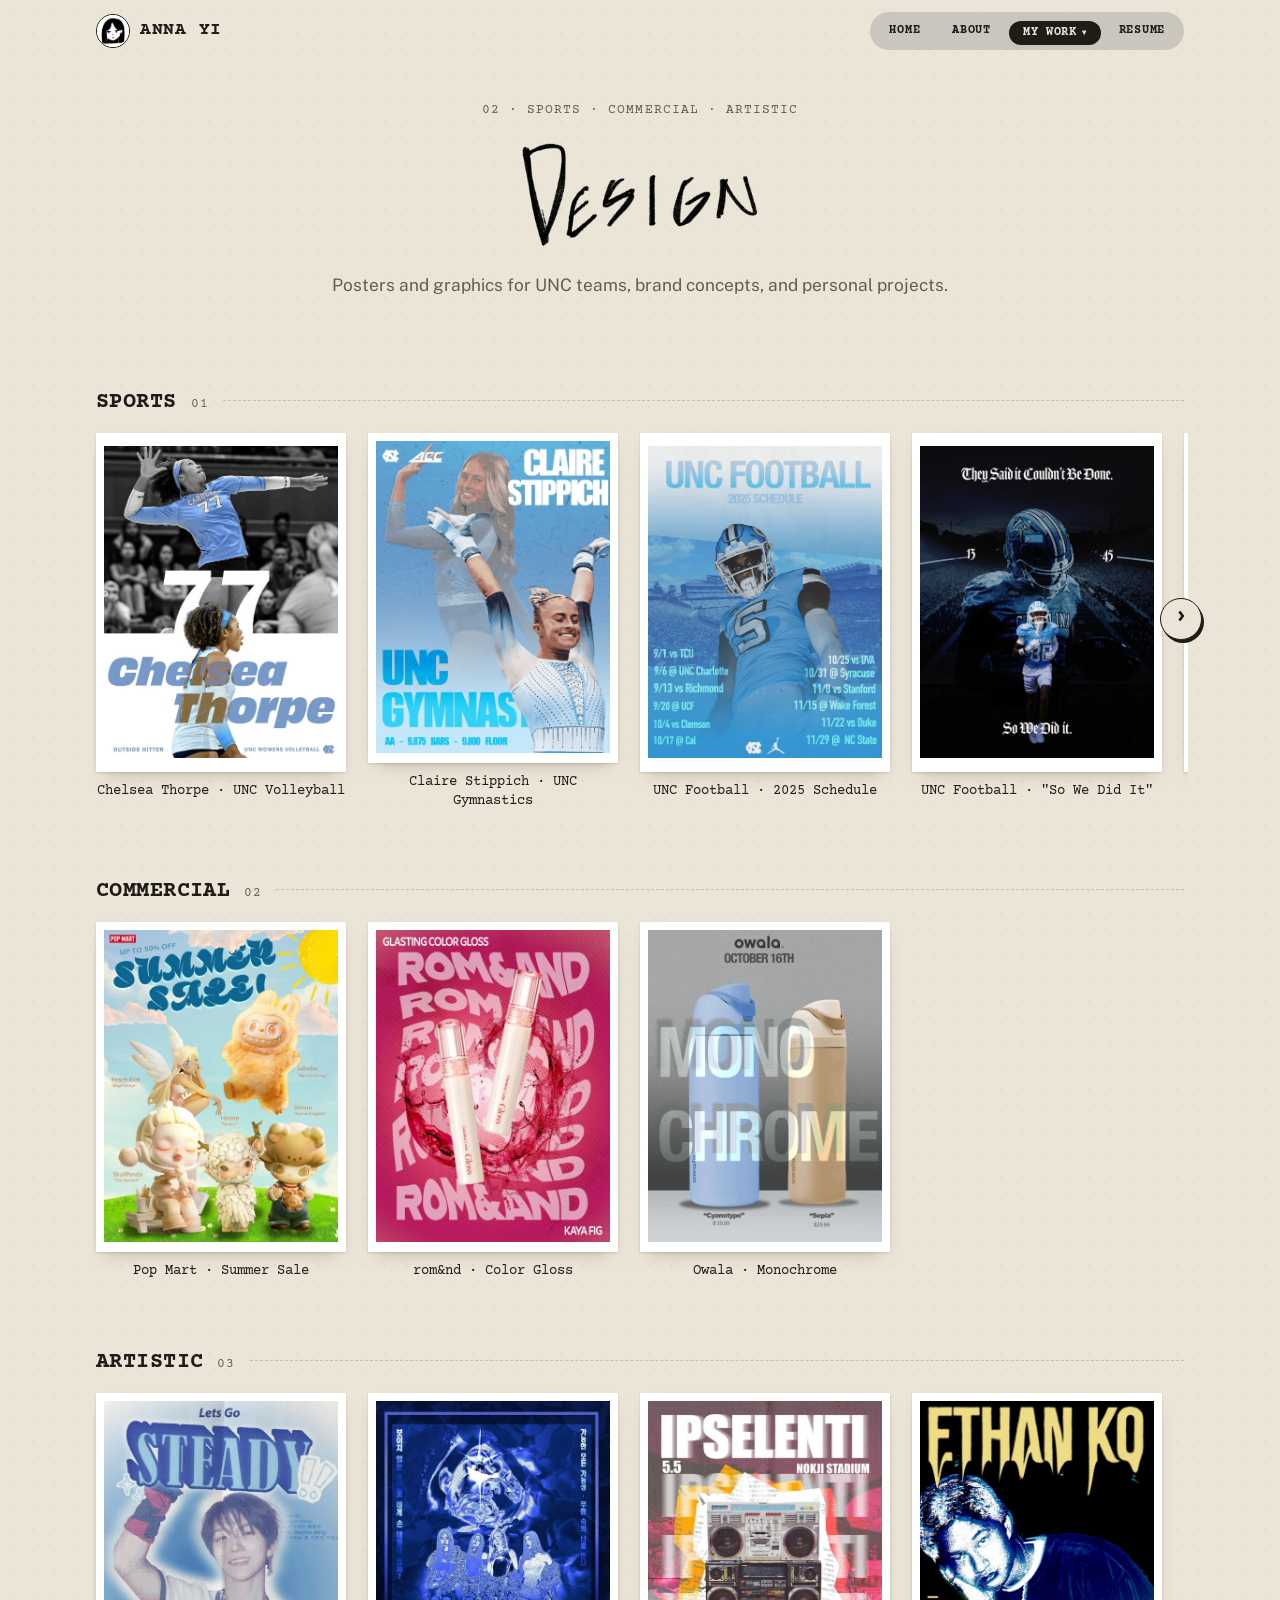
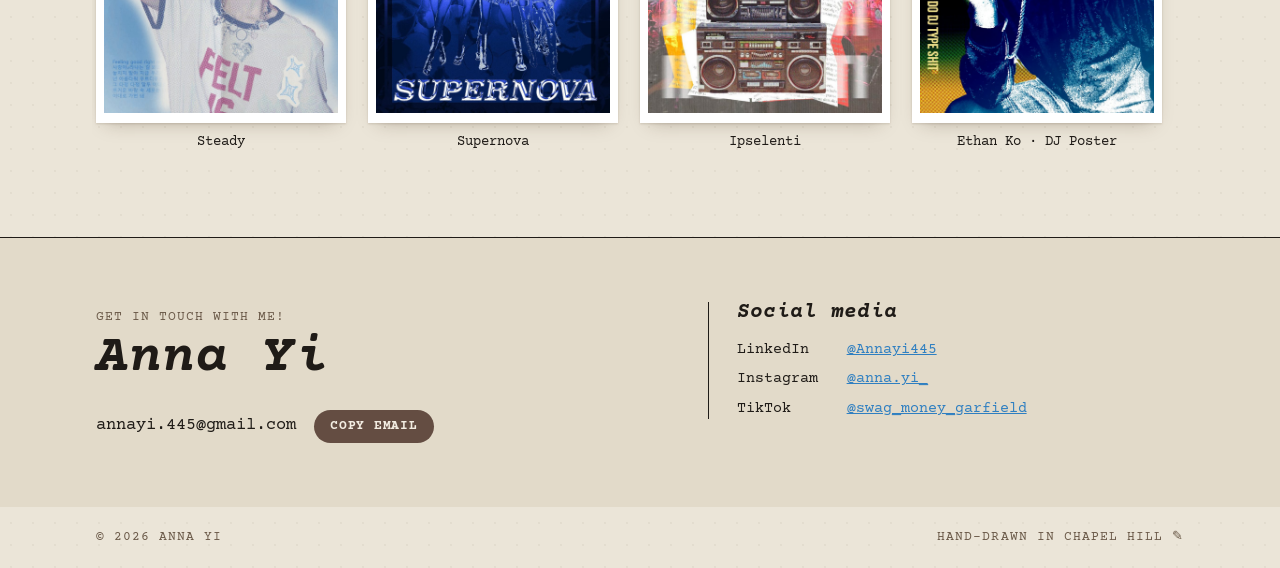
==== commit de61c674: "Add files via upload" ====
--- a/Design.html
+++ b/Design.html
@@ -22,10 +22,10 @@
       <div class="nav-drop current">
         <button class="nav-drop-btn" type="button" aria-expanded="false" aria-controls="work-menu">My work <span class="caret" aria-hidden="true">▾</span></button>
         <div class="nav-menu" id="work-menu">
-          <a href="Illustration.html">Illustration</a>
+          <a href="Social.html">Social Media</a>
           <a href="Design.html" aria-current="page">Design</a>
           <a href="Video.html">Photo &amp; Video</a>
-          <a href="Social.html">Social Media</a>
+          <a href="Illustration.html">Illustration</a>
         </div>
       </div>
       <a href="Resume.html">Resume</a>
@@ -45,7 +45,9 @@
   <section id="design">
     <div class="wrap">
       <div class="sub-head"><h3>Sports</h3><span class="label">01</span></div>
-      <div class="posters">
+      <div class="reel-wrap">
+        <button class="reel-btn prev" type="button" aria-label="Scroll sports left">‹</button>
+        <div class="posters reel" data-gallery="sports" tabindex="0" aria-label="Sports designs, scroll sideways">
         <figure class="poster">
           <button class="zoom" type="button"><img src="images/design/sports-chelsea-thorpe.jpg" alt="UNC Women's Volleyball: Chelsea Thorpe" loading="lazy"></button>
           <figcaption>Chelsea Thorpe · UNC Volleyball</figcaption>
@@ -66,10 +68,14 @@
           <button class="zoom" type="button"><img src="images/design/sports-app-state-recap.jpg" alt="App State meet recap" loading="lazy"></button>
           <figcaption>App State Meet Recap</figcaption>
         </figure>
+        </div>
+        <button class="reel-btn next" type="button" aria-label="Scroll right">›</button>
       </div>
 
       <div class="sub-head"><h3>Commercial</h3><span class="label">02</span></div>
-      <div class="posters">
+      <div class="reel-wrap">
+        <button class="reel-btn prev" type="button" aria-label="Scroll commercial left">‹</button>
+        <div class="posters reel" data-gallery="commercial" tabindex="0" aria-label="Commercial designs, scroll sideways">
         <figure class="poster">
           <button class="zoom" type="button"><img src="images/design/commercial-pop-mart.jpg" alt="Pop Mart summer sale ad" loading="lazy"></button>
           <figcaption>Pop Mart · Summer Sale</figcaption>
@@ -82,10 +88,14 @@
           <button class="zoom" type="button"><img src="images/design/commercial-owala.jpg" alt="Owala Monochrome bottle launch ad" loading="lazy"></button>
           <figcaption>Owala · Monochrome</figcaption>
         </figure>
+        </div>
+        <button class="reel-btn next" type="button" aria-label="Scroll right">›</button>
       </div>
 
       <div class="sub-head"><h3>Artistic</h3><span class="label">03</span></div>
-      <div class="posters">
+      <div class="reel-wrap">
+        <button class="reel-btn prev" type="button" aria-label="Scroll artistic left">‹</button>
+        <div class="posters reel" data-gallery="artistic" tabindex="0" aria-label="Artistic designs, scroll sideways">
         <figure class="poster">
           <button class="zoom" type="button"><img src="images/design/artistic-steady.jpg" alt="Steady poster" loading="lazy"></button>
           <figcaption>Steady</figcaption>
@@ -102,6 +112,8 @@
           <button class="zoom" type="button"><img src="images/design/artistic-ethan-ko.jpg" alt="Ethan Ko DJ poster with dripping yellow type over a blue halftone portrait" loading="lazy"></button>
           <figcaption>Ethan Ko · DJ Poster</figcaption>
         </figure>
+        </div>
+        <button class="reel-btn next" type="button" aria-label="Scroll right">›</button>
       </div>
     </div>
   </section>
--- a/style.css
+++ b/style.css
@@ -698,3 +698,77 @@
   89%  { transform: rotate(-2.6deg); }
   100% { transform: rotate(-2deg); }
 }
+
+/* ---------- Home: small index-card notes under the doodles, so the drawings are the main clickables ---------- */
+.disciplines { max-width: 860px; margin: 22px auto 0; grid-template-columns: repeat(5, minmax(0, 1fr)); gap: 12px; }
+.disciplines a { gap: 3px; padding: 15px 10px 10px;
+  background:
+    linear-gradient(to bottom, transparent 0 11px, rgba(214, 64, 47, .25) 11px 12px, transparent 12px),
+    repeating-linear-gradient(to bottom, transparent 0 15px, rgba(47, 127, 193, .12) 15px 16px),
+    #fbf8f1;
+  background-position: 0 0, 0 14px, 0 0;
+  box-shadow: 0 1px 1px rgba(60, 40, 20, .1), 0 6px 12px -9px rgba(60, 40, 20, .45); }
+.disciplines a::before { width: 44px; height: 14px; top: -7px; }
+.disciplines .label { font-size: .6rem; letter-spacing: .1em; }
+.disciplines strong { font-size: .68rem; line-height: 1.3; letter-spacing: .03em; }
+.disciplines span:last-child { font-size: .7rem; line-height: 1.35; }
+.disciplines a:hover { transform: rotate(0deg) translateY(-2px); }
+@media (max-width: 760px) {
+  .disciplines { grid-template-columns: repeat(2, minmax(0, 1fr)); gap: 14px 10px; }
+  .disciplines li:last-child { grid-column: 1 / -1; justify-self: center; width: calc(50% - 5px); }
+}
+.scroll-cue { padding-left: 0; } /* the "!" nudge is no longer needed */
+/* Home cards: a notch smaller again */
+.disciplines { max-width: 760px; gap: 10px; margin-top: 18px; }
+.disciplines a { padding: 13px 9px 8px; gap: 2px; }
+.disciplines a::before { width: 38px; height: 12px; top: -6px; }
+.disciplines .label { font-size: .55rem; }
+.disciplines strong { font-size: .62rem; }
+.disciplines span:last-child { font-size: .64rem; }
+.badge .portrait { cursor: grab; }
+/* Home: more breathing room between the work cards and the LinkedIn strip */
+.connect { padding-top: 64px; }
+@media (max-width: 760px) { .connect { padding-top: 48px; } }
+
+/* ===== Design page: sideways-scrolling rows ===== */
+.reel-wrap { position: relative; }
+.posters.reel {
+  display: flex; gap: 22px; overflow-x: auto; overscroll-behavior-x: contain;
+  scroll-snap-type: x mandatory; scroll-padding: 0 4px;
+  padding: 10px 4px 22px; margin: -10px -4px 0;
+  scrollbar-width: thin; scrollbar-color: var(--brown) transparent;
+}
+.posters.reel::-webkit-scrollbar { height: 6px; }
+.posters.reel::-webkit-scrollbar-thumb { background: var(--brown); border-radius: 6px; }
+.posters.reel:focus-visible { outline: 2px dashed var(--brown); outline-offset: 4px; }
+.posters.reel .poster { flex: 0 0 clamp(190px, 24vw, 250px); scroll-snap-align: start; }
+.reel-btn {
+  position: absolute; top: calc(50% - 30px); z-index: 2; width: 42px; height: 42px; border-radius: 50%;
+  border: 1.5px solid var(--ink); background: var(--bg); color: var(--ink);
+  font: 700 1.5rem/1 var(--type); display: grid; place-items: center; padding: 0 0 3px; cursor: pointer;
+  box-shadow: 2px 3px 0 var(--ink); transition: opacity .2s, transform .15s;
+}
+.reel-btn:hover { transform: translate(-1px, -1px); box-shadow: 3px 4px 0 var(--ink); }
+.reel-btn.prev { left: -18px; }
+.reel-btn.next { right: -18px; }
+.reel-btn[hidden] { display: grid; opacity: 0; pointer-events: none; }
+@media (max-width: 700px) { .reel-btn { display: none !important; } .posters.reel .poster { flex-basis: 62vw; } }
+
+/* Lightbox gallery arrows */
+.lightbox .lb-nav {
+  position: fixed; top: 50%; transform: translateY(-50%); width: 48px; height: 48px; border-radius: 50%;
+  border: 1.5px solid #f3ede2; background: rgba(0,0,0,.35); color: #f3ede2; font: 700 1.6rem/1 var(--type);
+  cursor: pointer; display: none; place-items: center; padding: 0 0 3px;
+}
+.lightbox .lb-nav:hover { background: rgba(0,0,0,.6); }
+.lightbox .lb-prev { left: 18px; }
+.lightbox .lb-next { right: 18px; }
+.lightbox.gallery .lb-nav { display: grid; }
+.lightbox .lb-count { opacity: .7; margin-left: .8em; }
+@media (max-width: 600px) { .lightbox .lb-prev { left: 6px; } .lightbox .lb-next { right: 6px; } .lightbox .lb-nav { width: 40px; height: 40px; } }
+
+/* Landscape sliding row (Photo & Video editing) */
+.posters.reel.landscape .poster { flex-basis: clamp(260px, 38vw, 420px); }
+.posters.reel.landscape .poster img { aspect-ratio: 3 / 2; }
+@media (max-width: 700px) { .posters.reel.landscape .poster { flex-basis: 82vw; } }
+#editing .reel-wrap + .ba-notes { margin-top: 28px; }
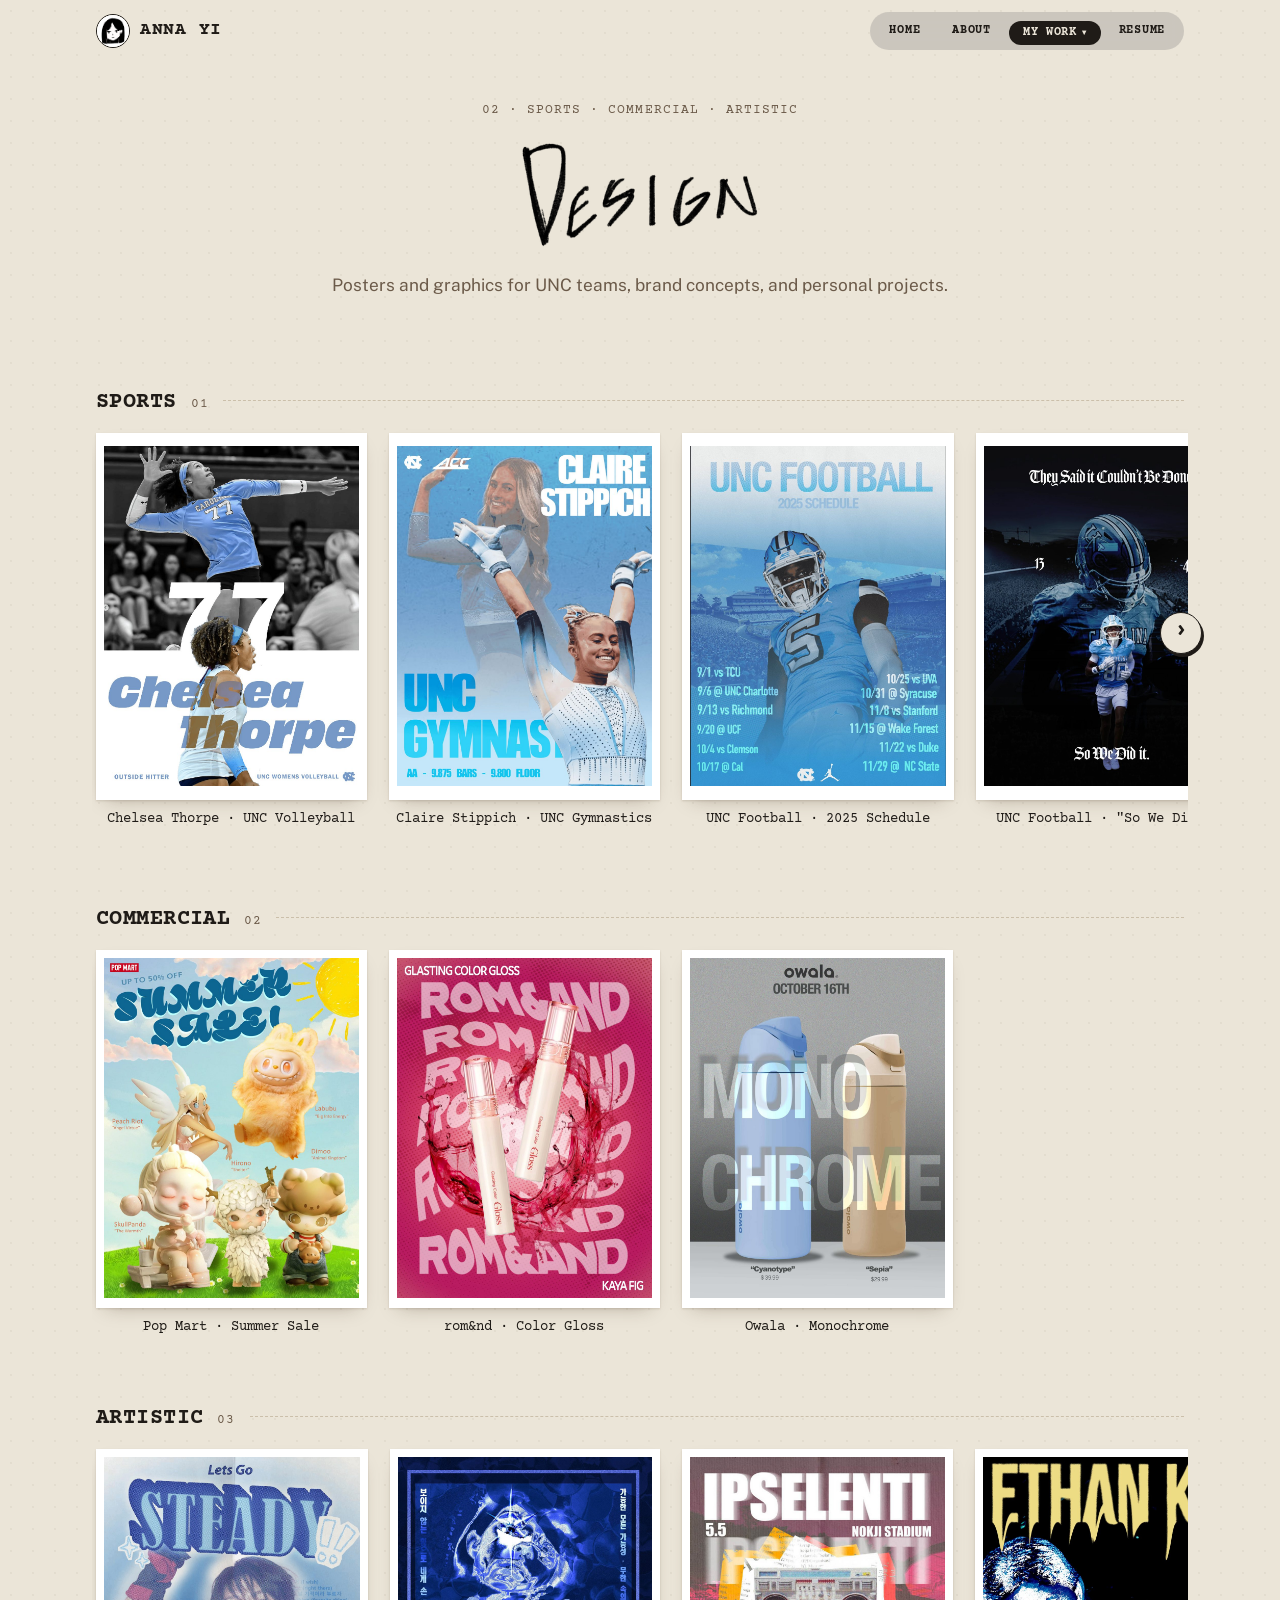
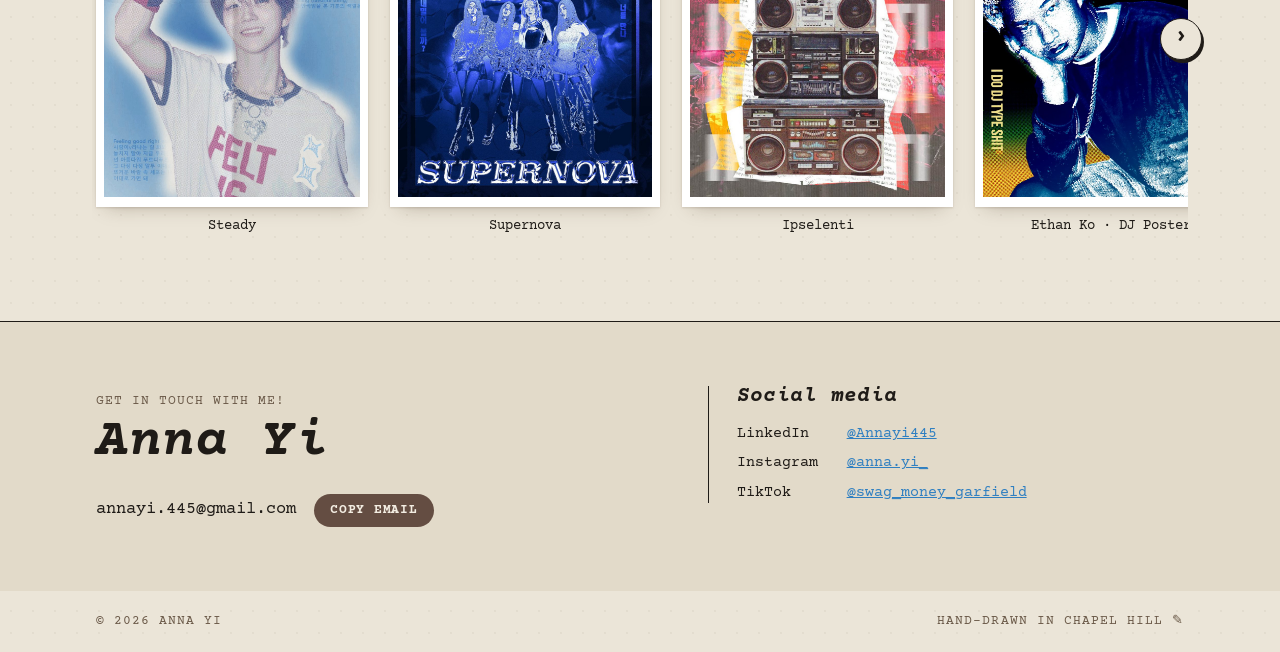
==== commit f61f6580: "Add files via upload" ====
--- a/Design.html
+++ b/Design.html
@@ -63,6 +63,10 @@
         <figure class="poster">
           <button class="zoom" type="button"><img src="images/design/sports-they-said.jpg" alt="UNC Football poster: They Said it Couldn't Be Done. So We Did it." loading="lazy"></button>
           <figcaption>UNC Football · "So We Did It"</figcaption>
+        </figure>
+        <figure class="poster">
+          <button class="zoom" type="button"><img src="images/design/sports-duke-invitational.jpg" alt="UNC Track &amp; Field Duke Invitational poster: sprinter in the blocks on a blue track with the Chapel Hill skyline behind" loading="lazy"></button>
+          <figcaption>UNC Track &amp; Field · Duke Invitational</figcaption>
         </figure>
         <figure class="poster">
           <button class="zoom" type="button"><img src="images/design/sports-app-state-recap.jpg" alt="App State meet recap" loading="lazy"></button>
--- a/style.css
+++ b/style.css
@@ -772,3 +772,16 @@
 .posters.reel.landscape .poster img { aspect-ratio: 3 / 2; }
 @media (max-width: 700px) { .posters.reel.landscape .poster { flex-basis: 82vw; } }
 #editing .reel-wrap + .ba-notes { margin-top: 28px; }
+
+/* Rows show each piece whole: same height, natural width (no cropping) */
+.posters.reel .poster { flex: 0 0 auto; }
+.posters.reel .poster img { height: clamp(260px, 30vw, 340px); width: auto; max-width: none; aspect-ratio: auto; object-fit: contain; }
+.posters.reel.landscape .poster img { height: clamp(180px, 24vw, 280px); }
+.posters.reel .poster figcaption { width: 0; min-width: 100%; }
+@media (max-width: 700px) {
+  .posters.reel .poster { flex-basis: auto; }
+  .posters.reel .poster img { height: 62vw; max-height: 380px; }
+  .posters.reel.landscape .poster img { height: 54vw; }
+}
+.posters.reel .poster .zoom { width: auto; }
+.posters.reel .poster img { display: block; }
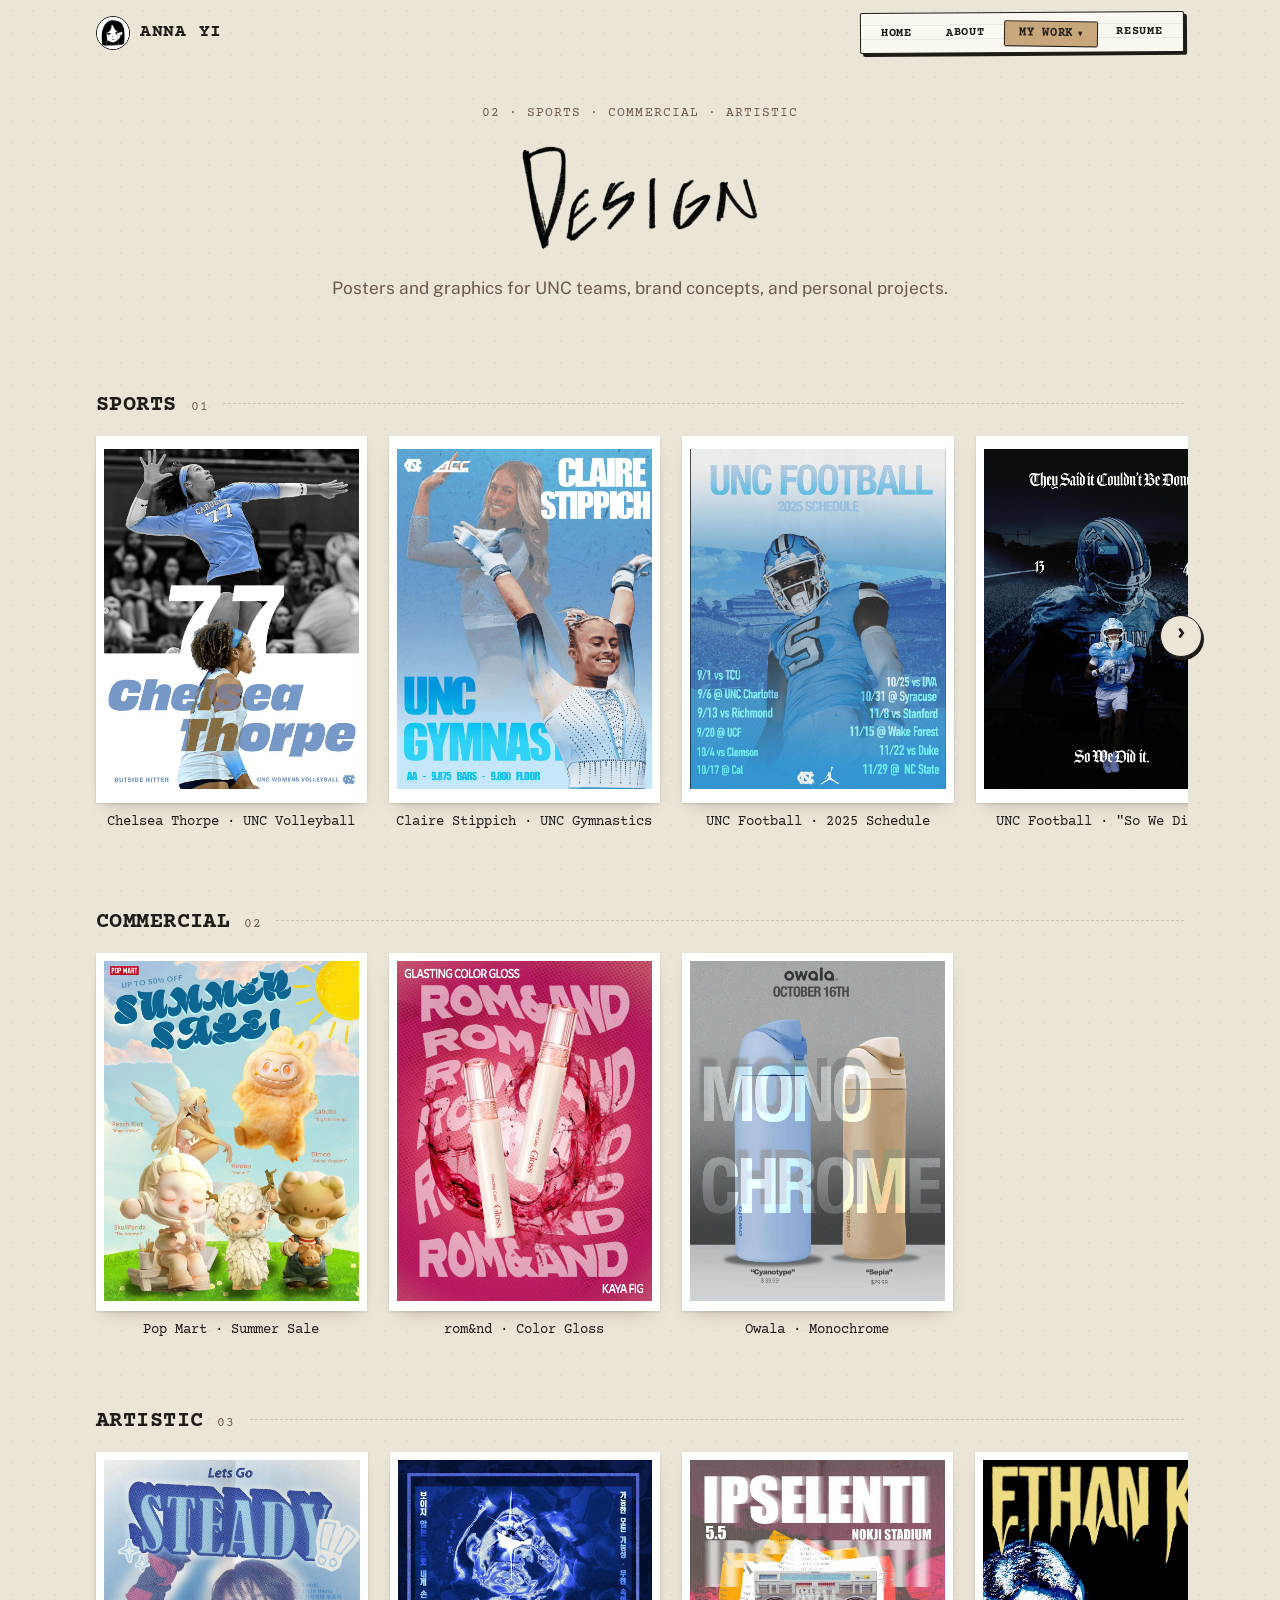
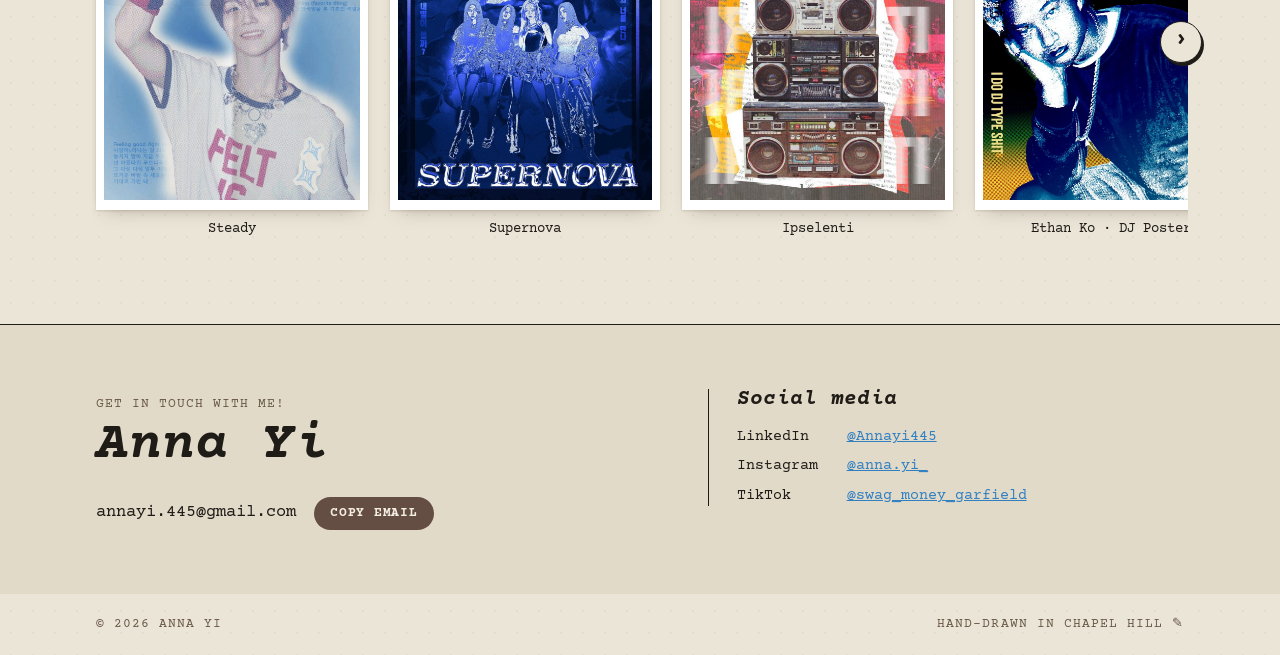
==== commit 2cb183ca: "Add files via upload" ====
--- a/Design.html
+++ b/Design.html
@@ -9,7 +9,7 @@
 <link rel="preconnect" href="https://fonts.googleapis.com">
 <link rel="preconnect" href="https://fonts.gstatic.com" crossorigin>
 <link rel="stylesheet" href="https://fonts.googleapis.com/css2?family=Courier+Prime:ital,wght@0,400;0,700;1,400;1,700&family=Public+Sans:wght@400;500;600&display=swap">
-<link rel="stylesheet" href="style.css">
+<link rel="stylesheet" href="style.css?v=2026-11-17d">
 </head>
 <body>
 
@@ -149,6 +149,6 @@
   </div>
 </footer>
 
-<script src="script.js"></script>
+<script src="script.js?v=2026-11-17d"></script>
 </body>
 </html>
--- a/style.css
+++ b/style.css
@@ -785,3 +785,60 @@
 }
 .posters.reel .poster .zoom { width: auto; }
 .posters.reel .poster img { display: block; }
+
+/* Square, paper-scrap buttons (site-wide) */
+.btn {
+  border-radius: 2px; border: 1.5px solid var(--ink); background: #fbf8f1; color: var(--ink);
+  box-shadow: 3px 3px 0 var(--ink); rotate: -0.6deg;
+  background-image: repeating-linear-gradient(0deg, transparent 0 13px, rgba(90, 120, 160, .12) 13px 14px);
+  transition: transform .15s ease, box-shadow .15s ease, rotate .15s ease;
+}
+.cta .btn:nth-child(even) { rotate: 0.7deg; }
+.btn.primary { background-color: #c9a77c; background-image: none; color: var(--ink); }
+.btn:hover { transform: translate(-2px, -2px); box-shadow: 5px 5px 0 var(--ink); rotate: 0deg; background-color: #fbf8f1; color: var(--ink); }
+.btn.primary:hover { background-color: #c9a77c; }
+.btn:active { transform: translate(1px, 1px); box-shadow: 1px 1px 0 var(--ink); }
+@media (prefers-reduced-motion: reduce) { .btn { transition: none; rotate: 0deg; } }
+
+/* Nav bubble → paper strip, matching the paper buttons */
+.nav-links {
+  border-radius: 2px; border: 1.5px solid var(--ink); box-shadow: 3px 3px 0 var(--ink);
+  background: #fbf8f1; backdrop-filter: none; rotate: -0.4deg;
+  background-image: repeating-linear-gradient(0deg, transparent 0 13px, rgba(90, 120, 160, .12) 13px 14px);
+}
+.nav-links > a, .nav-drop-btn { border-radius: 2px; border: 1.5px solid transparent; }
+.nav-links > a:hover, .nav-drop-btn:hover, .nav-drop:hover .nav-drop-btn, .nav-drop.open .nav-drop-btn { background: rgba(201, 167, 124, .3); }
+.nav-links > a[aria-current="page"], .nav-drop.current .nav-drop-btn {
+  background: #c9a77c; color: var(--ink); border-color: var(--ink); rotate: 1.2deg;
+}
+.nav-links > a:nth-child(2)[aria-current="page"] { rotate: -1.2deg; }
+
+/* Dropdown card: same ink outline + hard drop shadow as the nav strip and buttons */
+.nav-menu { border: 1.5px solid var(--ink); border-radius: 2px; box-shadow: 4px 4px 0 var(--ink); }
+
+/* LinkedIn card: paper scrap with ink outline + hard shadow, like the buttons */
+.li-card {
+  border: 1.5px solid var(--ink); border-radius: 2px; box-shadow: 4px 4px 0 var(--ink);
+  background: #fbf8f1 repeating-linear-gradient(0deg, transparent 0 17px, rgba(90, 120, 160, .12) 17px 18px);
+  border-left: 5px solid #0a66c2; rotate: -0.8deg; transform: none;
+  transition: transform .15s ease, box-shadow .15s ease, rotate .15s ease;
+}
+.li-card:hover, .li-card:focus-visible { rotate: 0deg; transform: translate(-2px, -2px); box-shadow: 6px 6px 0 var(--ink); }
+.li-card:active { transform: translate(1px, 1px); box-shadow: 2px 2px 0 var(--ink); }
+.li-avatar { border: 1.5px solid var(--ink); border-radius: 2px; }
+
+/* "Currently" card: ink outline + hard drop shadow */
+.card.currently { border: 1.5px solid var(--ink); border-radius: 2px; box-shadow: 4px 4px 0 var(--ink); }
+.card.currently:hover { transform: rotate(0deg) translate(-2px, -2px); box-shadow: 6px 6px 0 var(--ink); }
+.card.currently:has(.tiger:hover) { transform: rotate(var(--tilt, 0deg)); box-shadow: 4px 4px 0 var(--ink); }
+
+/* Skills cards: ink outline + hard drop shadow */
+.skill-cards .card { border: 1.5px solid var(--ink); border-radius: 2px; box-shadow: 4px 4px 0 var(--ink); }
+.skill-cards .card:hover { transform: rotate(0deg) translate(-2px, -2px); box-shadow: 6px 6px 0 var(--ink); }
+
+/* "Also:" line as a small paper scrap */
+.tools-more {
+  display: inline-block; width: fit-content; max-width: 100%; margin-top: 18px; padding: 8px 14px;
+  background: #fbf8f1 repeating-linear-gradient(0deg, transparent 0 15px, rgba(90, 120, 160, .12) 15px 16px);
+  border: 1.5px solid var(--ink); border-radius: 2px; box-shadow: 3px 3px 0 var(--ink); rotate: 0.8deg;
+}
